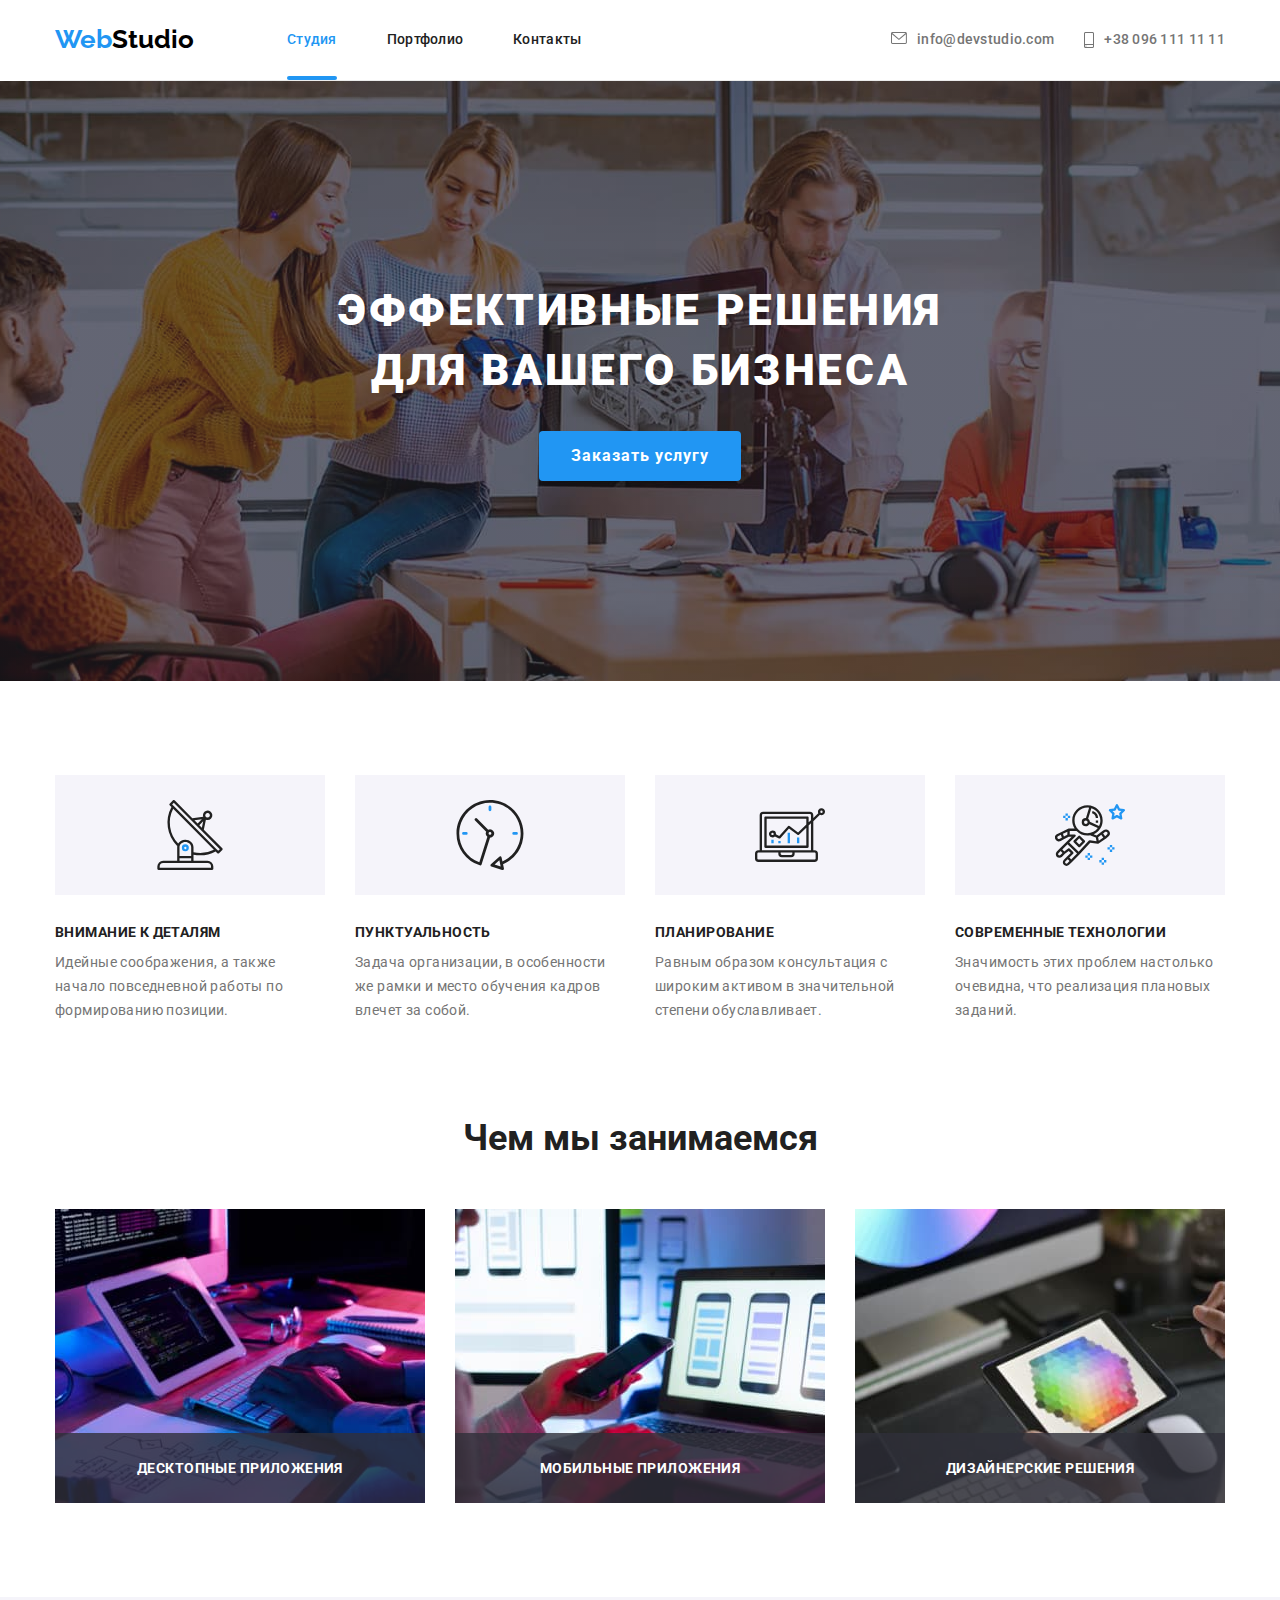
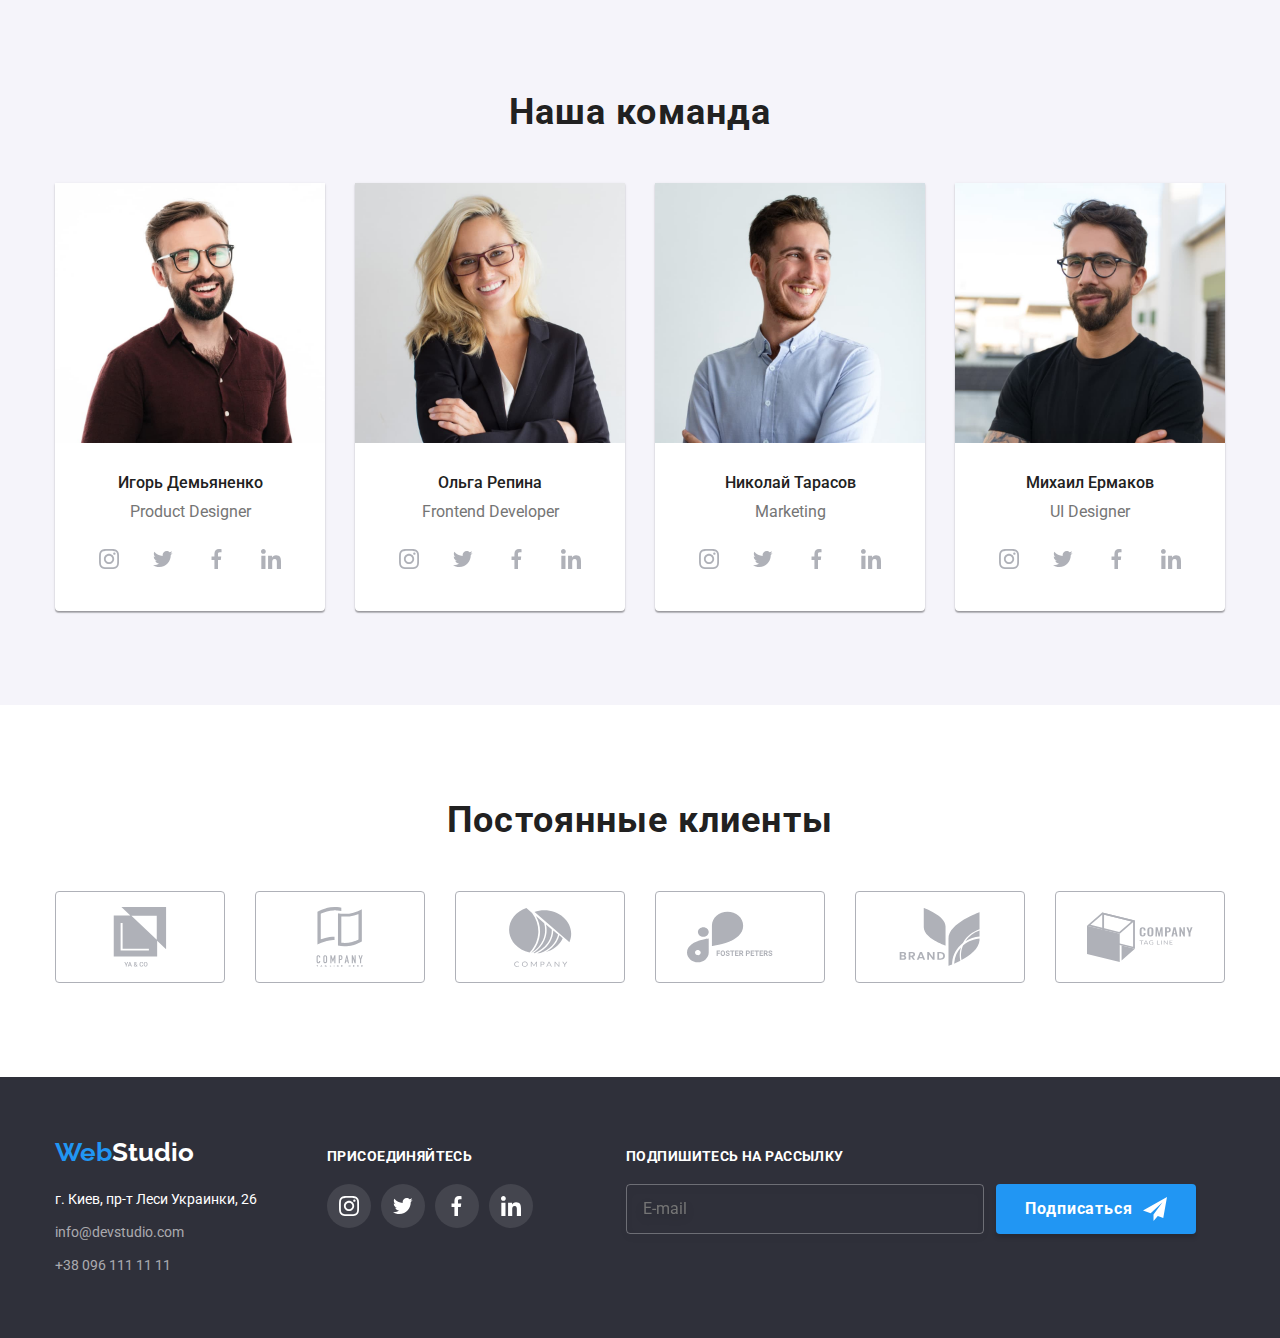
==== index.html @ 9f233604 "1" ====
<!DOCTYPE html>
<html lang="ru">
  <head>
    <meta charset="UTF-8" />
    <meta http-equiv="X-UA-Compatible" content="IE=edge" />
    <meta name="viewport" content="width=device-width, initial-scale=1.0" />
    <title>Web Studio</title>
    <link rel="stylesheet" href="https://cdnjs.cloudflare.com/ajax/libs/modern-normalize/1.0.0/modern-normalize.min.css" />
    <link href="https://fonts.googleapis.com/css2?family=Raleway:wght@700&family=Roboto:wght@400;500;700;900&display=swap" rel="stylesheet" />
    <link rel="stylesheet" href="./css/styles.css" />
  </head>
  <body>
    <!--Шапка страницы-->
    <header class="header">
      <div class="container header-section">
        <nav class="site-nav">
          <a href="" class="header-logo"><span class="header-logo-web">Web</span>Studio</a>
          <ul class="header-list list">
            <li class="header-nav-li">
              <div class="header-current"><a href="" class="header-link current">Студия</a></div>
            </li>
            <li class="header-nav-li"><a href="./portfolio.html" class="header-link">Портфолио</a></li>
            <li class="header-nav-li"><a href="" class="header-link">Контакты</a></li>
          </ul>
        </nav>
        <ul class="header-adress list">
          <li class="header-li">
            <a href="mailto:info@devstudio.com" class="header-adress-list"
              ><svg class="icon-mail"><use href="./img/symbol-defs.svg#icon-envelope"></use></svg>info@devstudio.com</a
            >
          </li>
          <li class="header-li">
            <a href="tel:+380961111111" class="header-adress-list"
              ><svg class="icon-smartphone"><use href="./img/symbol-defs.svg#icon-smartphone"></use></svg>+38 096 111 11 11</a
            >
          </li>
        </ul>
      </div>
    </header>
    <!-- Блок Герой-->
    <main>
      <section class="hero section">
        <div class="container">
          <h1 class="hero-title">Эффективные решения для вашего бизнеса</h1>
          <button type="button" class="hero-btn" name="заказать_услугу" data-modal-open>Заказать услугу</button>
        </div>
      </section>
      <!-- Особенности компании-->
      <section class="features section">
        <div class="container">
          <h2 hidden>Особенности компании</h2>
          <ul class="features-list list">
            <li class="features-list-li antenna">
              <h3 class="features-item">Внимание к деталям</h3>
              <p class="features-text">Идейные соображения, а также начало повседневной работы по формированию позиции.</p>
            </li>
            <li class="features-list-li clock">
              <h3 class="features-item">Пунктуальность</h3>
              <p class="features-text">Задача организации, в особенности же рамки и место обучения кадров влечет за собой.</p>
            </li>
            <li class="features-list-li diagram">
              <h3 class="features-item">Планирование</h3>
              <p class="features-text">Равным образом консультация с широким активом в значительной степени обуславливает.</p>
            </li>
            <li class="features-list-li astronaut">
              <h3 class="features-item">Современные технологии</h3>
              <p class="features-text">Значимость этих проблем настолько очевидна, что реализация плановых заданий.</p>
            </li>
          </ul>
        </div>
      </section>

      <!--Чем мы занимаемся-->
      <section class="works section">
        <div class="container">
          <h2 class="works-title">Чем мы занимаемся</h2>
          <ul class="works-list list">
            <li class="works-img">
              <div class="works-text">
                <img src="./img/box1.jpg" alt="Програмирование" width="370" />
                <p class="works-text-p">Десктопные приложения</p>
              </div>
            </li>
            <li class="works-img">
              <div class="works-text">
                <img src="./img/box2.jpg" alt="Разработка приложенний" width="370" />
                <p class="works-text-p">Мобильные приложения</p>
              </div>
            </li>
            <li class="works-img">
              <div class="works-text">
                <img src="./img/box3.jpg" alt="Графика" width="370" />
                <p class="works-text-p">Дизайнерские решения</p>
              </div>
            </li>
          </ul>
        </div>
      </section>
      <!--Наша команда-->
      <section class="team section">
        <div class="container">
          <h2 class="team-title">Наша команда</h2>
          <ul class="team-list list">
            <li class="team-item">
              <img class="team-img" src="./img/ИгорьДемьяненко.jpg" alt="Игорь Демьяненко" width="270" />
              <div class="team-card-text">
                <h3 class="team-name">Игорь Демьяненко</h3>
                <p class="team-text">Product Designer</p>
                <ul class="social list">
                  <li class="social-li">
                    <a href="" class="social-link"
                      ><svg class="social-icon" width="20" height="20"><use href="./img/symbol-defs.svg#icon-instagram"></use></svg>
                    </a>
                  </li>
                  <li class="social-li">
                    <a href="" class="social-link"
                      ><svg class="social-icon" width="20" height="20"><use href="./img/symbol-defs.svg#icon-twitter"></use></svg>
                    </a>
                  </li>
                  <li class="social-li">
                    <a href="" class="social-link"
                      ><svg class="social-icon" width="20" height="20"><use href="./img/symbol-defs.svg#icon-facebook"></use></svg>
                    </a>
                  </li>
                  <li class="social-li">
                    <a href="" class="social-link"
                      ><svg class="social-icon" width="20" height="20"><use href="./img/symbol-defs.svg#icon-linkedin"></use></svg>
                    </a>
                  </li>
                </ul>
              </div>
            </li>
            <li class="team-item">
              <img class="team-img" src="./img/ОльгаРепина.jpg" alt="Ольга Репина" width="270" />
              <div class="team-card-text">
                <h3 class="team-name">Ольга Репина</h3>
                <p class="team-text">Frontend Developer</p>
                <ul class="social list">
                  <li class="social-li">
                    <a href="" class="social-link"
                      ><svg class="social-icon" width="20" height="20"><use href="./img/symbol-defs.svg#icon-instagram"></use></svg>
                    </a>
                  </li>
                  <li class="social-li">
                    <a href="" class="social-link"
                      ><svg class="social-icon" width="20" height="20"><use href="./img/symbol-defs.svg#icon-twitter"></use></svg>
                    </a>
                  </li>
                  <li class="social-li">
                    <a href="" class="social-link"
                      ><svg class="social-icon" width="20" height="20"><use href="./img/symbol-defs.svg#icon-facebook"></use></svg>
                    </a>
                  </li>
                  <li class="social-li">
                    <a href="" class="social-link"
                      ><svg class="social-icon" width="20" height="20"><use href="./img/symbol-defs.svg#icon-linkedin"></use></svg>
                    </a>
                  </li>
                </ul>
              </div>
            </li>
            <li class="team-item">
              <img class="team-img" src="./img/НиколайТарасов.jpg" alt="Николай Тарасов" width="270" />
              <div class="team-card-text">
                <h3 class="team-name">Николай Тарасов</h3>
                <p class="team-text">Marketing</p>
                <ul class="social list">
                  <li class="social-li">
                    <a href="" class="social-link"
                      ><svg class="social-icon" width="20" height="20"><use href="./img/symbol-defs.svg#icon-instagram"></use></svg>
                    </a>
                  </li>
                  <li class="social-li">
                    <a href="" class="social-link"
                      ><svg class="social-icon" width="20" height="20"><use href="./img/symbol-defs.svg#icon-twitter"></use></svg>
                    </a>
                  </li>
                  <li class="social-li">
                    <a href="" class="social-link"
                      ><svg class="social-icon" width="20" height="20"><use href="./img/symbol-defs.svg#icon-facebook"></use></svg>
                    </a>
                  </li>
                  <li class="social-li">
                    <a href="" class="social-link"
                      ><svg class="social-icon" width="20" height="20"><use href="./img/symbol-defs.svg#icon-linkedin"></use></svg>
                    </a>
                  </li>
                </ul>
              </div>
            </li>
            <li class="team-item">
              <img class="team-img" src="./img/МихаилЕрмаков.jpg" alt="Михаил Ермаков" width="270" />
              <div class="team-card-text">
                <h3 class="team-name">Михаил Ермаков</h3>
                <p class="team-text">UI Designer</p>
                <ul class="social list">
                  <li class="social-li">
                    <a href="" class="social-link"
                      ><svg class="social-icon" width="20" height="20"><use href="./img/symbol-defs.svg#icon-instagram"></use></svg>
                    </a>
                  </li>
                  <li class="social-li">
                    <a href="" class="social-link"
                      ><svg class="social-icon" width="20" height="20"><use href="./img/symbol-defs.svg#icon-twitter"></use></svg>
                    </a>
                  </li>
                  <li class="social-li">
                    <a href="" class="social-link"
                      ><svg class="social-icon" width="20" height="20"><use href="./img/symbol-defs.svg#icon-facebook"></use></svg>
                    </a>
                  </li>
                  <li class="social-li">
                    <a href="" class="social-link"
                      ><svg class="social-icon" width="20" height="20"><use href="./img/symbol-defs.svg#icon-linkedin"></use></svg>
                    </a>
                  </li>
                </ul>
              </div>
            </li>
          </ul>
        </div>
      </section>
      <section class="clients section">
        <div class="container">
          <h1 class="clients-title">Постоянные клиенты</h1>
          <ul class="clients-list list">
            <li class="clients-li">
              <a class="clients-link" href=""
                ><svg width="106" height="60"><use href="./img/symbol-defs.svg#icon-group-1"></use></svg>
              </a>
            </li>
            <li class="clients-li">
              <a class="clients-link" href=""
                ><svg width="106" height="60"><use href="./img/symbol-defs.svg#icon-group-2"></use></svg>
              </a>
            </li>
            <li class="clients-li">
              <a class="clients-link" href=""
                ><svg width="106" height="60"><use href="./img/symbol-defs.svg#icon-group-3"></use></svg>
              </a>
            </li>
            <li class="clients-li">
              <a class="clients-link" href=""
                ><svg width="106" height="60"><use href="./img/symbol-defs.svg#icon-group-4"></use></svg>
              </a>
            </li>
            <li class="clients-li">
              <a class="clients-link" href=""
                ><svg width="106" height="60"><use href="./img/symbol-defs.svg#icon-group-5"></use></svg>
              </a>
            </li>
            <li class="clients-li">
              <a class="clients-link" href=""
                ><svg width="106" height="60"><use href="./img/symbol-defs.svg#icon-group-6"></use></svg>
              </a>
            </li>
          </ul>
        </div>
      </section>
    </main>
    <!--Футер-->
    <footer class="footer">
      <div class="container">
        <div>
          <a href="" class="footer-logo"> <span class="footer-logo-web"> Web</span>Studio</a>
          <address class="footer-address">
            <ul class="footer-list list">
              <li class="footer-list-li"><p class="footer-list-address">г. Киев, пр-т Леси Украинки, 26</p></li>
              <li class="footer-list-li"><a href="mailto:info@devstudio.com" class="footer-link">info@devstudio.com</a></li>
              <li class="footer-list-li"><a href="tel:+380961111111" class="footer-link">+38 096 111 11 11</a></li>
            </ul>
          </address>
        </div>
        <div class="footer-social">
          <p class="connect">присоединяйтесь</p>
          <ul class="footer-social-list list">
            <li class="footer-social-li">
              <a href="" class="footer-social-icon">
                <svg class="footer-icon-social" width="20" height="20">
                  <use href="./img/symbol-defs.svg#icon-instagram"></use>
                </svg>
              </a>
            </li>
            <li class="footer-social-li">
              <a href="" class="footer-social-icon">
                <svg class="footer-icon-social" width="20" height="20">
                  <use href="./img/symbol-defs.svg#icon-twitter"></use>
                </svg>
              </a>
            </li>
            <li class="footer-social-li">
              <a href="" class="footer-social-icon">
                <svg class="footer-icon-social" width="20" height="20">
                  <use href="./img/symbol-defs.svg#icon-facebook"></use>
                </svg>
              </a>
            </li>
            <li class="footer-social-li">
              <a href="" class="footer-social-icon">
                <svg class="footer-icon-social" width="20" height="20">
                  <use href="./img/symbol-defs.svg#icon-linkedin"></use>
                </svg>
              </a>
            </li>
          </ul>
        </div>

        <form name="footer-form" autocomplete="on" class="footer-subscribe">
            
            <label for="email" class="footer-form-title">Подпишитесь на рассылку</label>               
            <div class="footer-form-container">
            <input class="footer-input" type="email"
            name="email"
            id="email"
            placeholder="E-mail" />
            
            <button type="submit" class="footer-form-button">Подписаться
            <svg class="footer-form-icon" width="24" height="24">
                <use href="./img/symbol-defs.svg#icon-send"></use>
            </svg>
            </button></div>
        </form>
    </div>
        </div>
      </div>
    </footer>
    <div class="backdrop is-hidden" data-modal>
      <div class="modal">
        <p class="modal-title">Оставьте свои данные, мы вам перезвоним</p>
        <form class="modal-form">
          <label class="modal-field">
            <span class="modal-field-label">Имя</span>
            <div class="name-input">
            <input type="name" name="name">
            <svg class="modal-name icon" width="18" height="18"><use href="./img/symbol-defs.svg#icon-person"></use></svg>
            </div>
          </label>
          <label class="modal-field">
            <span class="modal-field-label">Телефон</span>
            <div class="tel-input">
            <input type="tel" name="tel">
            <svg class="modal-phone icon" width="18" height="18"><use href="./img/symbol-defs.svg#icon-phone"></use></svg>
            </div>
          </label>
          <label class="modal-field">
            <span class="modal-field-label">Почта</span>
            <div class="mail-input">
            <input type="email" name="email">
            <svg class="modal-mail icon" width="18" height="18"><use href="./img/symbol-defs.svg#icon-mailmodal"></use></svg>
            </div>
          </label>
          <label class="modal-field">
            <span class="modal-field-label">Комментарий</span>
            <textarea class="comentary"
                   name="comentary"
                   placeholder="Введите текст" ></textarea>
          </label>
          <div class="policy">
          <input type="checkbox" class="input-check visually-hidden" id="input-check" name="policy" value="policy"/>
              <label for="input-check" class="check-text">Соглашаюсь с рассылкой и принимаю &nbsp;<a href="" class="conditions">Условия договора</a></label>
          </div>
            <button type="submit" class="form-button">Отправить</button>

        </form>
        <button class="btn-modal" data-modal-close>
          <svg class="modal-icon-close" width="18" height="18">
            <use href="./img/symbol-defs.svg#icon-close"></use>
          </svg>
        </button>
      </div>
    </div>
    <script src="./js/modal.js"></script>
  </body>
</html>
---- css/styles.css ----
html {
  box-sizing: border-box;
}

:root {
  --primary-text-color: #757575;
  --title-text-color: #212121;
  --accent-color: #2196f3;
  --background-color: #ffffff;
  --p-text-color: #ffffff;
  --hero-text-color: #ffffff;
  --hero-btn-color: #2196f3;
  --hero-btn-hover: #188ce8;
  --hero-background-color: #2f303a;
  --btn-text-color: #ffffff;
  --primary-logo-color: black;
  --footer-logo-color: #ffffff;
  --section-background: #f5f4fa;
  --footer-background: #2f303a;
  --footer-link: rgba(255, 255, 255, 0.6);
  --main-letter-spacing: 0.03em;
  --card-background: #ffffff;
  --social-link: #afb1b8;
  --animation: cubic-bezier(0.4, 0, 0.2, 1);
  --card-background-hover: rgba(33, 150, 243, 0.9);
}

body {
  font-family: "Roboto", "sans-serif";
  color: var(--primary-text-color);
  font-size: 14px;
  letter-spacing: 0.03.em;
  background-color: var(--background-color);
}
.container {
  width: 1200px;
  padding-left: 15px;
  padding-right: 15px;
  margin: auto;
}
.section {
  padding-top: 94px;
  padding-bottom: 94px;
}
h1,
h2,
h3,
h4,
h5,
h6,
p,
ul {
  margin: 0;
  padding: 0;
}
img {
  display: block;
  max-width: 100%;
  height: auto;
}
a {
  text-decoration: none;
}
.list {
  list-style: none;
}

.visually-hidden {
  position: absolute;
  width: 1px;
  height: 1px;
  margin: -1px;
  border: 0;
  padding: 0;
  white-space: nowrap;
  clip-path: inset(100%);
  clip: rect(0 0 0 0);
  overflow: hidden;
}
/* Шапка страницы */
.header .container {
  border-bottom: 1px solid #ececec;
}
.header-section {
  display: flex;
  align-items: center;
  text-align: center;
}
.site-nav {
  display: flex;
}
.header-logo {
  font-family: "Raleway";
  font-weight: 700;
  font-size: 26px;
  line-height: 1.19;
  color: var(--primary-logo-color);
  align-items: center;
  display: block;
  padding-top: 24px;
  padding-bottom: 25px;
}
.header-logo-web {
  color: var(--accent-color);
}
.header-list {
  display: flex;
  margin-left: 93px;
}

.header-link {
  font-weight: 500;
  line-height: 1.14;
  letter-spacing: 0.02em;
  color: var(--title-text-color);
  align-items: center;
  display: block;
  padding-top: 32px;
  padding-bottom: 32px;
  transition: color 250ms var(--animation);
}
.header-list .header-nav-li:not(:last-child) {
  margin-right: 50px;
}
.header-link:hover,
.header-link:focus {
  color: var(--accent-color);
}

.header-link.current {
  color: var(--accent-color);
}
.header-current {
  display: block;
  position: relative;
}
.header-current::after {
  display: block;
  content: "";
  position: absolute;
  left: 0;
  bottom: 0;
  width: 100%;
  height: 4px;
  background-color: var(--accent-color);
  border-radius: 2px;
}
/* Контакты */
.header-adress {
  display: flex;
  margin-left: auto;
}

.header-adress-list {
  display: flex;
  font-weight: 500;
  line-height: 1.14;
  letter-spacing: 0.02em;
  color: var(--primary-text-color);
  padding-top: 32px;
  padding-bottom: 32px;
  transition: color 250ms var(--animation);
}
.header-adress .header-li:not(:last-child) {
  margin-right: 30px;
}
.header-adress-list:hover,
.header-adress-list:focus {
  color: var(--accent-color);
}
.icon-mail {
  width: 16px;
  height: 12px;
  margin-right: 10px;
  fill: currentColor;
}
.icon-smartphone {
  width: 10px;
  height: 16px;
  margin-right: 10px;
  fill: currentColor;
}

/* ---------------------------------------Студия----------------------------------------------------- */
/* Блок Герой */
.hero {
  background-color: var(--hero-background-color);
  text-align: center;
  padding-top: 200px;
  padding-bottom: 200px;
  background-image: linear-gradient(rgba(47, 48, 58, 0.4), rgba(47, 48, 58, 0.4)), url(../img/hero.jpg);
  background-repeat: no-repeat;
  background-size: auto;
  margin-right: auto;
  margin-left: auto;
  background-position: center;
}

.hero-title {
  font-weight: 900;
  font-size: 44px;
  line-height: 1.36;
  letter-spacing: 0.06em;
  text-transform: uppercase;
  color: var(--hero-text-color);
  width: 696px;
  margin-top: 0;
  margin-bottom: 30px;
  margin-left: auto;
  margin-right: auto;
}
.hero-btn {
  cursor: pointer;
  font-family: inherit;
  font-weight: 700;
  font-size: 16px;
  line-height: 1.88;
  letter-spacing: 0.06em;
  color: var(--btn-text-color);
  background: var(--hero-btn-color);
  box-shadow: 0px 4px 4px rgba(0, 0, 0, 0.15);
  border-radius: 4px;
  border: none;
  padding: 10px 32px;
  transition: background-color 250ms var(--animation), filter var(--animation);
}
.hero-btn:hover,
.hero-btn:focus {
  background-color: var(--hero-btn-hover);
  filter: drop-shadow(0px 4px 4px rgba(0, 0, 0, 0.25));
}

/* --------Модальное окно----------- */

.backdrop {
  position: fixed;
  top: 0;
  left: 0;
  width: 100%;
  height: 100%;
  background-color: rgba(0, 0, 0, 0.2);
  transition: opacity 500ms var(--animation), visibility 500ms var(--animation);
}
.backdrop.is-hidden {
  opacity: 0;
  pointer-events: none;
  visibility: hidden;
}
.modal {
  position: absolute;
  min-width: 528px;
  min-height: 581px;
  padding: 40px;
  background-color: var(--background-color);
  left: 50%;
  top: 50%;
  transform: translate(-50%, -50%) scale(1);
  transition: transform 500ms var(--animation);
  box-shadow: 0px 1px 3px rgba(0, 0, 0, 0.12), 0px 1px 1px rgba(0, 0, 0, 0.14), 0px 2px 1px rgba(0, 0, 0, 0.2);
  border-radius: 4px;
}
.backdrop.is-hidden .modal {
  transform: translate(-50%, -50%) scale(0);
}

.btn-modal {
  position: absolute;
  cursor: pointer;
  top: 8px;
  right: 8px;
  display: flex;
  align-items: center;
  justify-content: center;

  background: var(--background-color);
  border: 1px solid rgba(0, 0, 0, 0.1);
  width: 30px;
  height: 30px;
  border-radius: 50%;
}
.btn-modal:hover .modal-icon-close,
.btn-modal:focus .modal-icon-close {
  fill: var(--accent-color);
}
.modal-icon-close {
  fill: #000;
  transition: fill 250ms var(--animation);
}
.modal-title {
  font-weight: 700;
  font-size: 20px;
  line-height: 1.15;
  text-align: center;
  margin-bottom: 12px;
  letter-spacing: var(--main-letter-spacing);
  color: var(--title-text-color);
}
.modal-field-label {
  display: block;
  font-weight: 400;
  font-size: 12px;
  line-height: 1.17;
  letter-spacing: 0.01em;
  color: var(--main-text-color);
  margin-bottom: 4px;
}
.modal-field {
  margin-bottom: 10px;
  display: block;
}

.modal-field:last-child {
  margin-bottom: 20px;
}

.modal-field input {
  padding-left: 42px;
  width: 100%;
  height: 40px;
  border: 1px solid rgba(33, 33, 33, 0.2);
  border-radius: 4px;
  transition: border-color 250ms var(--animation);
}

input:hover,
input:focus {
  border-color: var(--accent-color);
  outline: none;
}
.icon {
  transition: fill var(--animation);
  pointer-events: none;
}
input:hover + .icon,
input:focus + .icon {
  fill: var(--accent-color);
}
.name-input,
.tel-input,
.mail-input {
  position: relative;
}
.modal-name {
  display: block;
  position: absolute;
  top: 11px;
  left: 12px;
}
.modal-phone {
  display: block;
  position: absolute;
  top: 11px;
  left: 12px;
}
.modal-mail {
  display: block;
  position: absolute;
  top: 11px;
  left: 12px;
}
.comentary {
  display: block;
  resize: none;
  padding: 12px 16px;
  margin-bottom: 20px;
  width: 100%;
  height: 120px;
  border: 1px solid rgba(33, 33, 33, 0.2);
  box-sizing: border-box;
  border-radius: 4px;
  transition: border-color 250ms var(--animation);
}
.comentary:hover,
.comentary:focus {
  border-color: var(--accent-color);
  outline: none;
}
.comentary::placeholder {
  font-weight: 400;
  font-size: 12px;
  line-height: 14px;
  letter-spacing: 0.01em;
  color: rgba(117, 117, 117, 0.5);
}
.policy {
  margin-bottom: 30px;
}
.check-text {
  display: flex;
  text-align: center;
  align-items: center;
  justify-content: center;
  font-size: 14px;
  line-height: 1.71;
  letter-spacing: var(--main-letter-spacing);
  color: var(--primary-text-color);
}

.check-text::before {
  content: "";
  cursor: pointer;
  width: 16px;
  height: 15px;
  border: 1px solid var(--title-text-color);
  border-radius: 3px;
  margin-right: 8px;
  color: var(--title-text-color);
  transition: background-color 250ms var(--animation), border 250ms var(--animation), background-image 250ms var(--animation);
}
.input-check:checked + .check-text::before {
  background-color: var(--accent-color);
  border: none;
  background-image: url(../img/icon\ check.svg);
}
.conditions {
  color: var(--accent-color);
  text-decoration: underline;
}
.form-button {
  display: block;
  cursor: pointer;
  width: 200px;
  height: 50px;
  margin-left: auto;
  margin-right: auto;
  background-color: var(--accent-color);
  border-radius: 4px;
  border: none;
  box-shadow: 0px 4px 4px rgba(0, 0, 0, 0.15);
  align-items: center;
  text-align: center;
  letter-spacing: 0.06em;
  color: var(--btn-text-color);
  transition: backgorund-color 250ms var(--animation);
}
.form-button:hover,
.form-button:focus {
  background-color: var(--hero-btn-hover);
}

/* Особености компании */
.features {
  display: flex;
  flex-direction: column;
}

.features-list {
  display: flex;
  flex-direction: row;
}
.features-list-li {
  display: block;
}

.features-list-li::before {
  content: "";
  display: block;
  width: 270px;
  height: 120px;
  margin-bottom: 30px;
  background-color: var(--section-background);
  background-repeat: no-repeat;
  background-position: center;
}
.features-list-li:not(:last-child) {
  margin-right: 30px;
}
.features-item {
  font-size: 14px;
  font-weight: 700;
  line-height: 1.14;
  text-transform: uppercase;
  color: var(--title-text-color);
  letter-spacing: var(--main-letter-spacing);
  margin-bottom: 10px;
}

.features-text {
  line-height: 1.71;
  color: var(--primary-text-color);
  font-weight: 400;
  letter-spacing: var(--main-letter-spacing);
  font-size: 14px;
}
.antenna::before {
  background-image: url(../img/features/antenna\ 1.svg);
}
.clock::before {
  background-image: url(../img/features/clock\ 1.svg);
}
.diagram::before {
  background-image: url(../img/features/diagram\ 1.svg);
}
.astronaut::before {
  background-image: url(../img/features/astronaut\ 1.svg);
}
/* Чем мы занимаемся */
.works {
  padding-top: 0;
}

.works-title {
  font-weight: 700;
  font-size: 36px;
  line-height: 1.17;
  text-align: center;
  color: var(--title-text-color);
  margin-bottom: 50px;
}
.works-list {
  display: flex;
}
.works-img {
  display: block;
}
.works-img:not(:last-child) {
  margin-right: 30px;
}
.works-text {
  display: block;
  position: relative;
}
.works-text-p {
  display: flex;
  position: absolute;
  width: 370px;
  height: 70px;
  font-weight: 700;
  font-size: 14px;
  line-height: 16px;
  align-items: center;
  justify-content: center;
  letter-spacing: 0.03em;
  text-transform: uppercase;
  color: var(--p-text-color);
  background-color: rgba(47, 48, 58, 0.8);
  transform: translateY(-100%);
}
/* Наша команда */
.team {
  background-color: var(--section-background);
  display: flex;
  flex-direction: column;
}
.team-title {
  display: block;
  margin-bottom: 50px;
  font-weight: 700;
  font-size: 36px;
  line-height: 1.17;
  text-align: center;
  color: var(--title-text-color);
  letter-spacing: var(--main-letter-spacing);
}
.team-list {
  display: flex;
}
.team-item {
  width: 270px;
  display: block;
  flex-direction: column;
  align-items: center;
  box-shadow: 0px 1px 3px rgba(0, 0, 0, 0.12), 0px 1px 1px rgba(0, 0, 0, 0.14), 0px 2px 1px rgba(0, 0, 0, 0.2);
  border-radius: 0px 0px 4px 4px;
  background-color: var(--background-color);
}
.team-item:not(:last-child) {
  margin-right: 30px;
}
.team-img {
  display: block;
}
.team-name {
  display: block;
  margin-bottom: 10px;
  font-weight: 500;
  font-size: 16px;
  line-height: 1.19;
  text-align: center;
  color: var(--title-text-color);
}
.team-text {
  font-size: 16px;
  line-height: 1.19;
  text-align: center;
  color: var(--primary-text-color);
  margin-bottom: 16px;
}
.team-card-text {
  padding-top: 30px;
  padding-bottom: 30px;
}
.social {
  display: flex;
  justify-content: center;
}
.social-li {
  margin-right: 10px;
}
.social-li:last-child {
  margin: 0;
}
.social-link {
  display: flex;
  width: 44px;
  height: 44px;
  align-items: center;
  justify-content: center;
  color: var(--social-link);
  fill: currentColor;
  border-radius: 50px;
  transition: background-color 250ms var(--animation), color 250ms var(--animation);
}
.social-link:hover,
.social-link:focus {
  background-color: var(--accent-color);
  color: var(--btn-text-color);
}
/* Постоянные клиенты */
.clients {
  display: flex;
  flex-direction: column;
  text-align: center;
}
.clients-title {
  display: block;
  margin-bottom: 50px;
  font-weight: 700;
  font-size: 36px;
  line-height: 1.17;
  text-align: center;
  color: var(--title-text-color);
  letter-spacing: var(--main-letter-spacing);
}
.clients-list {
  display: flex;
  align-items: center;
  text-align: center;
  justify-content: center;
}
.clients-link {
  display: flex;
  align-items: center;
  text-align: center;
  width: 170px;
  height: 92px;
  justify-content: center;
  border: 1px solid var(--social-link);
  border-radius: 4px;
  color: var(--social-link);
  fill: currentColor;
  transition: color 250ms var(--animation), border 250ms var(--animation);
}
.clients-link:hover,
.clients-link:focus {
  border: 1px solid var(--accent-color);
  color: var(--accent-color);
}

.clients-li:not(:last-child) {
  margin-right: 30px;
}

/* ----------------------------------------Портфолио------------------------------------------- */
.portfolio-filter {
  display: flex;
  margin-bottom: 50px;
  justify-content: center;
}
.portfolio-btn {
  cursor: pointer;
  border: none;
  font-family: "Roboto";
  font-weight: 500;
  font-size: 16px;
  line-height: 1.62;
  text-align: center;
  background-color: var(--section-background);
  color: var(--title-text-color);
  padding: 6px 22px;
  border-color: transparent;
  border-radius: 4px;
  transition: box-shadow 250ms var(--animation), background-color 250ms var(--animation), color 250ms var(--animation);
}
.portfolio-btn:hover,
.portfolio-btn:focus {
  color: var(--btn-text-color);
  background-color: var(--accent-color);
  box-shadow: 0px 3px 1px rgba(0, 0, 0, 0.1), 0px 1px 2px rgba(0, 0, 0, 0.08), 0px 2px 2px rgba(0, 0, 0, 0.12);
}
.portfolio-li:not(:last-child) {
  margin-right: 8px;
}

.portfolio-content {
  display: flex;
  flex-wrap: wrap;
}
.portfolio-card-li {
  display: block;
  width: 370px;
  margin-right: 30px;
  margin-bottom: 30px;
  border-bottom: 1px solid #eeeeee;
}
.portfolio-card-li:nth-child(3n) {
  margin-right: 0;
}

.portfolio-list {
  display: block;
  position: relative;
  font-weight: 700;
  font-size: 18px;
  line-height: 2;
  letter-spacing: 0.06em;
  color: var(--title-text-color);
  text-decoration: none;
  background-color: var(--card-background);

  background-size: contain;
  transition: box-shadow 250ms var(--animation);
}
.portfolio-list:hover,
.portfolio-list:focus {
  box-shadow: 0px 1px 1px rgba(0, 0, 0, 0.12), 0px 4px 4px rgba(0, 0, 0, 0.06), 1px 4px 6px rgba(0, 0, 0, 0.16);
}
.card-hover {
  display: block;
  position: relative;
  overflow: hidden;
}

.card-hover-text {
  position: absolute;
  font-weight: 400;
  font-size: 18px;
  line-height: 1.55;
  letter-spacing: 0.03em;
  color: var(--p-text-color);
  background-color: var(--card-background-hover);
  bottom: 0;
  left: 0;
  padding: 63px 24px;
  transform: translateY(101%);
  transition: transform 250ms var(--animation);
}
.portfolio-list:hover .card-hover-text,
.portfolio-list:focus .card-hover-text {
  transform: translateY(0);
}
.card-text {
  padding: 24px 20px;
}

.portfolio-name {
  font-weight: 700;
  font-size: 18px;
  line-height: 2;
  letter-spacing: 0.06em;
  color: var(--title-text-color);
  display: block;
  margin-bottom: 4px;
}
.portfolio-filter-text {
  font-weight: 400;
  font-size: 16px;
  line-height: 1.88;
  color: var(--primary-text-color);
}
/* -------------------------------Футер-------------------------------------- */
.footer {
  background: var(--footer-background);
  padding-top: 60px;
  padding-bottom: 60px;
}
.footer > .container {
  display: flex;
  align-items: baseline;
}

.footer-logo {
  font-family: "Raleway";
  font-weight: 700;
  font-size: 26px;
  line-height: 1.19;
  color: var(--footer-logo-color);
  display: block;
  margin-bottom: 20px;
}
.footer-logo-web {
  color: var(--accent-color);
}
.footer-address {
  display: block;
}
.footer-list-address {
  font-style: normal;
  line-height: 1.71;
  color: var(--p-text-color);
}
.footer-list-li:not(:last-child) {
  margin-bottom: 9px;
}
.footer-link {
  font-style: normal;
  line-height: 1.71;
  color: var(--footer-link);
  transition: color 250ms var(--animation);
}
.footer-link:hover,
.footer-link:focus {
  color: var(--accent-color);
}
/* Контакты */
.connect {
  font-weight: 700;
  font-size: 14px;
  line-height: 1.1428;
  letter-spacing: 0.03em;
  text-transform: uppercase;
  margin-bottom: 20px;

  color: var(--footer-logo-color);
}
.footer-social {
  margin-left: 70px;
}
.footer-social-list {
  display: flex;
}
.footer-social-li:not(:last-child) {
  margin-right: 10px;
}
.footer-social-icon {
  display: flex;
  color: var(--footer-logo-color);
  fill: currentColor;
  width: 44px;
  height: 44px;
  align-items: center;
  justify-content: center;
  background-color: rgba(255, 255, 255, 0.1);
  border-radius: 50%;
  transition: background-color 250ms var(--animation);
}
.footer-social-icon:hover,
.footer-social-icon:focus {
  background-color: var(--accent-color);
}
.footer-subscribe {
  display: block;
  margin-left: 93px;
}
.footer-form-title {
  display: block;
  font-weight: 700;
  font-size: 14px;
  line-height: 1.1428;
  letter-spacing: 0.03em;
  text-transform: uppercase;
  margin-bottom: 20px;
  color: var(--footer-logo-color);
}
.footer-form-container {
  display: flex;
}
.footer-input {
  width: 358px;
  height: 50px;
  font-weight: 400;
  font-size: 16px;
  line-height: 1.25;
  margin: 0;
  padding: 15px 16px;
  color: var(--p-text-color);
  border: 1px solid rgba(255, 255, 255, 0.3);
  filter: drop-shadow(0px 4px 4px rgba(0, 0, 0, 0.15));
  border-radius: 4px;
  background-color: transparent;
}
.footer-form-button {
  display: flex;
  justify-content: center;
  align-items: center;
  width: 200px;
  height: 50px;
  margin-left: 12px;
  cursor: pointer;
  font-family: inherit;
  font-weight: 700;
  font-size: 16px;
  line-height: 1.88;
  letter-spacing: 0.06em;
  color: var(--btn-text-color);
  background-color: var(--accent-color);
  border-radius: 4px;
  box-shadow: 0px 4px 4px rgba(0, 0, 0, 0.15);
  border-radius: 4px;
  border: none;
  transition: background-color 250ms var(--animation), filter var(--animation);
}
.footer-form-icon {
  display: block;
  margin-left: 10px;
  fill: currentColor;
}

.footer-form-button:hover,
.footer-form-button:focus {
  background-color: var(--hero-btn-hover);
  filter: drop-shadow(0px 4px 4px rgba(0, 0, 0, 0.25));
}
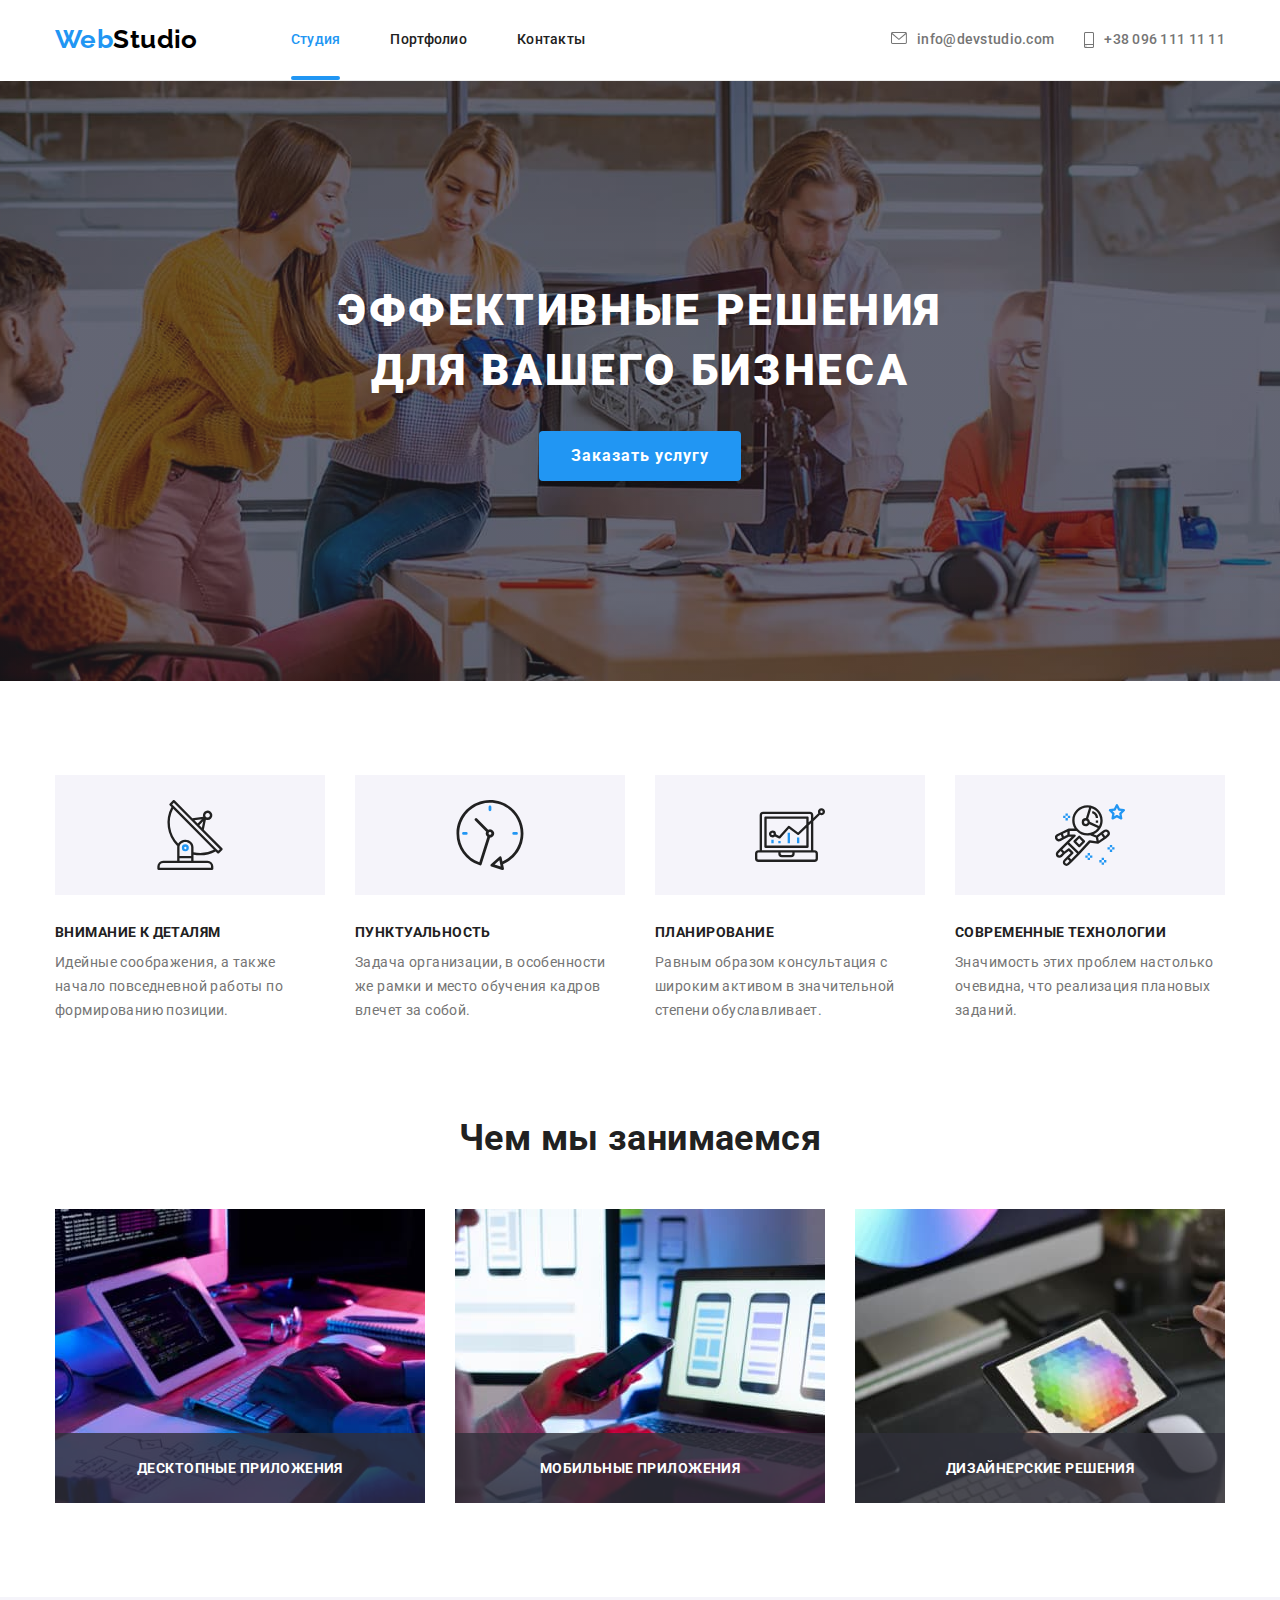
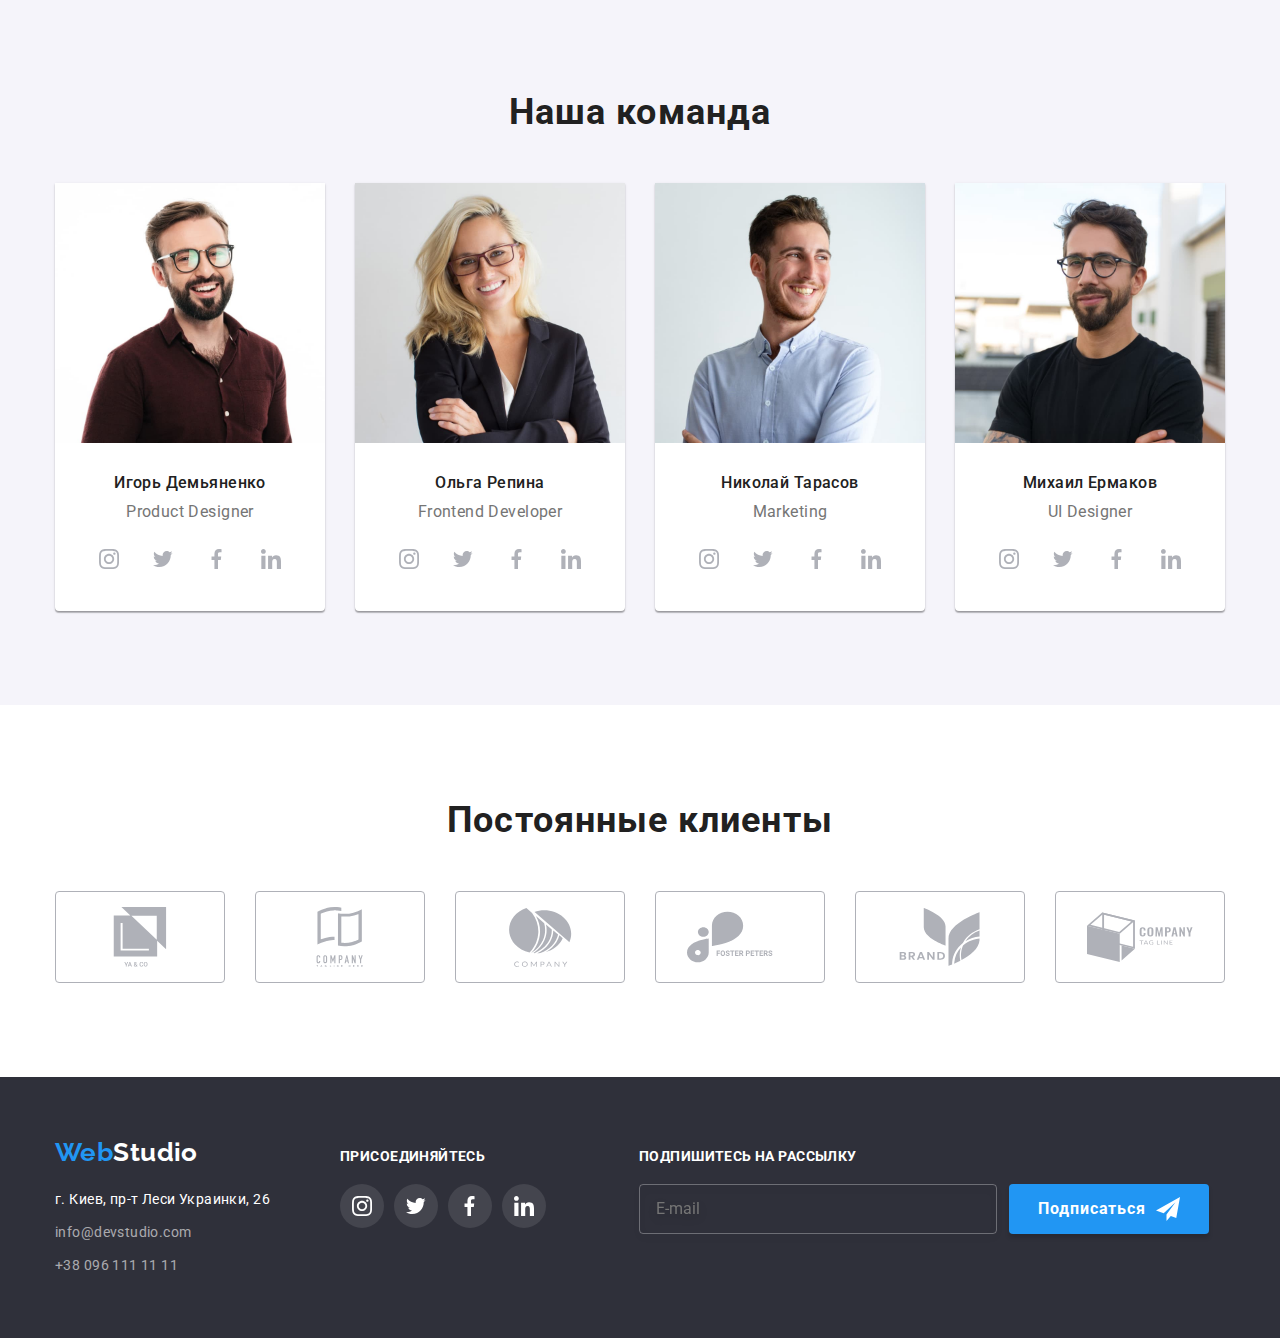
==== commit d5733029: "дз7" ====
--- a/index.html
+++ b/index.html
@@ -7,30 +7,30 @@
     <title>Web Studio</title>
     <link rel="stylesheet" href="https://cdnjs.cloudflare.com/ajax/libs/modern-normalize/1.0.0/modern-normalize.min.css" />
     <link href="https://fonts.googleapis.com/css2?family=Raleway:wght@700&family=Roboto:wght@400;500;700;900&display=swap" rel="stylesheet" />
-    <link rel="stylesheet" href="./css/styles.css" />
+    <link rel="stylesheet" href="./css/main.min.css" />
   </head>
   <body>
     <!--Шапка страницы-->
     <header class="header">
       <div class="container header-section">
         <nav class="site-nav">
-          <a href="" class="header-logo"><span class="header-logo-web">Web</span>Studio</a>
+          <a href="" class="logo"><span class="logo-web">Web</span>Studio</a>
           <ul class="header-list list">
-            <li class="header-nav-li">
+            <li class="header-nav__item">
               <div class="header-current"><a href="" class="header-link current">Студия</a></div>
             </li>
-            <li class="header-nav-li"><a href="./portfolio.html" class="header-link">Портфолио</a></li>
-            <li class="header-nav-li"><a href="" class="header-link">Контакты</a></li>
+            <li class="header-nav__item"><a href="./portfolio.html" class="header-link">Портфолио</a></li>
+            <li class="header-nav__item"><a href="" class="header-link">Контакты</a></li>
           </ul>
         </nav>
         <ul class="header-adress list">
-          <li class="header-li">
-            <a href="mailto:info@devstudio.com" class="header-adress-list"
+          <li class="header-adress__item">
+            <a href="mailto:info@devstudio.com" class="header-adress__link"
               ><svg class="icon-mail"><use href="./img/symbol-defs.svg#icon-envelope"></use></svg>info@devstudio.com</a
             >
           </li>
-          <li class="header-li">
-            <a href="tel:+380961111111" class="header-adress-list"
+          <li class="header-adress__item">
+            <a href="tel:+380961111111" class="header-adress__link"
               ><svg class="icon-smartphone"><use href="./img/symbol-defs.svg#icon-smartphone"></use></svg>+38 096 111 11 11</a
             >
           </li>
@@ -41,30 +41,30 @@
     <main>
       <section class="hero section">
         <div class="container">
-          <h1 class="hero-title">Эффективные решения для вашего бизнеса</h1>
-          <button type="button" class="hero-btn" name="заказать_услугу" data-modal-open>Заказать услугу</button>
+          <h1 class="hero__title">Эффективные решения для вашего бизнеса</h1>
+          <button type="button" class="hero__btn" name="заказать_услугу" data-modal-open>Заказать услугу</button>
         </div>
       </section>
       <!-- Особенности компании-->
       <section class="features section">
         <div class="container">
           <h2 hidden>Особенности компании</h2>
-          <ul class="features-list list">
-            <li class="features-list-li antenna">
-              <h3 class="features-item">Внимание к деталям</h3>
-              <p class="features-text">Идейные соображения, а также начало повседневной работы по формированию позиции.</p>
-            </li>
-            <li class="features-list-li clock">
-              <h3 class="features-item">Пунктуальность</h3>
-              <p class="features-text">Задача организации, в особенности же рамки и место обучения кадров влечет за собой.</p>
-            </li>
-            <li class="features-list-li diagram">
-              <h3 class="features-item">Планирование</h3>
-              <p class="features-text">Равным образом консультация с широким активом в значительной степени обуславливает.</p>
-            </li>
-            <li class="features-list-li astronaut">
-              <h3 class="features-item">Современные технологии</h3>
-              <p class="features-text">Значимость этих проблем настолько очевидна, что реализация плановых заданий.</p>
+          <ul class="features__list list">
+            <li class="features__li antenna">
+              <h3 class="features__item">Внимание к деталям</h3>
+              <p class="features__text">Идейные соображения, а также начало повседневной работы по формированию позиции.</p>
+            </li>
+            <li class="features__li clock">
+              <h3 class="features__item">Пунктуальность</h3>
+              <p class="features__text">Задача организации, в особенности же рамки и место обучения кадров влечет за собой.</p>
+            </li>
+            <li class="features__li diagram">
+              <h3 class="features__item">Планирование</h3>
+              <p class="features__text">Равным образом консультация с широким активом в значительной степени обуславливает.</p>
+            </li>
+            <li class="features__li astronaut">
+              <h3 class="features__item">Современные технологии</h3>
+              <p class="features__text">Значимость этих проблем настолько очевидна, что реализация плановых заданий.</p>
             </li>
           </ul>
         </div>
@@ -73,24 +73,24 @@
       <!--Чем мы занимаемся-->
       <section class="works section">
         <div class="container">
-          <h2 class="works-title">Чем мы занимаемся</h2>
-          <ul class="works-list list">
-            <li class="works-img">
-              <div class="works-text">
+          <h2 class="works__title">Чем мы занимаемся</h2>
+          <ul class="works__list list">
+            <li class="works__img">
+              <div class="works__text">
                 <img src="./img/box1.jpg" alt="Програмирование" width="370" />
-                <p class="works-text-p">Десктопные приложения</p>
-              </div>
-            </li>
-            <li class="works-img">
-              <div class="works-text">
+                <p class="works__p">Десктопные приложения</p>
+              </div>
+            </li>
+            <li class="works__img">
+              <div class="works__text">
                 <img src="./img/box2.jpg" alt="Разработка приложенний" width="370" />
-                <p class="works-text-p">Мобильные приложения</p>
-              </div>
-            </li>
-            <li class="works-img">
-              <div class="works-text">
+                <p class="works__p">Мобильные приложения</p>
+              </div>
+            </li>
+            <li class="works__img">
+              <div class="works__text">
                 <img src="./img/box3.jpg" alt="Графика" width="370" />
-                <p class="works-text-p">Дизайнерские решения</p>
+                <p class="works__p">Дизайнерские решения</p>
               </div>
             </li>
           </ul>
@@ -99,119 +99,119 @@
       <!--Наша команда-->
       <section class="team section">
         <div class="container">
-          <h2 class="team-title">Наша команда</h2>
-          <ul class="team-list list">
-            <li class="team-item">
-              <img class="team-img" src="./img/ИгорьДемьяненко.jpg" alt="Игорь Демьяненко" width="270" />
-              <div class="team-card-text">
-                <h3 class="team-name">Игорь Демьяненко</h3>
-                <p class="team-text">Product Designer</p>
+          <h2 class="team__title">Наша команда</h2>
+          <ul class="team__list list">
+            <li class="team__item">
+              <img class="team__img" src="./img/ИгорьДемьяненко.jpg" alt="Игорь Демьяненко" width="270" />
+              <div class="team__card">
+                <h3 class="team__name">Игорь Демьяненко</h3>
+                <p class="team__text">Product Designer</p>
                 <ul class="social list">
-                  <li class="social-li">
-                    <a href="" class="social-link"
-                      ><svg class="social-icon" width="20" height="20"><use href="./img/symbol-defs.svg#icon-instagram"></use></svg>
-                    </a>
-                  </li>
-                  <li class="social-li">
-                    <a href="" class="social-link"
-                      ><svg class="social-icon" width="20" height="20"><use href="./img/symbol-defs.svg#icon-twitter"></use></svg>
-                    </a>
-                  </li>
-                  <li class="social-li">
-                    <a href="" class="social-link"
-                      ><svg class="social-icon" width="20" height="20"><use href="./img/symbol-defs.svg#icon-facebook"></use></svg>
-                    </a>
-                  </li>
-                  <li class="social-li">
-                    <a href="" class="social-link"
-                      ><svg class="social-icon" width="20" height="20"><use href="./img/symbol-defs.svg#icon-linkedin"></use></svg>
+                  <li class="social__item">
+                    <a href="" class="social__link"
+                      ><svg class="social__icon" width="20" height="20"><use href="./img/symbol-defs.svg#icon-instagram"></use></svg>
+                    </a>
+                  </li>
+                  <li class="social__item">
+                    <a href="" class="social__link"
+                      ><svg class="social__icon" width="20" height="20"><use href="./img/symbol-defs.svg#icon-twitter"></use></svg>
+                    </a>
+                  </li>
+                  <li class="social__item">
+                    <a href="" class="social__link"
+                      ><svg class="social__icon" width="20" height="20"><use href="./img/symbol-defs.svg#icon-facebook"></use></svg>
+                    </a>
+                  </li>
+                  <li class="social__item">
+                    <a href="" class="social__link"
+                      ><svg class="social__icon" width="20" height="20"><use href="./img/symbol-defs.svg#icon-linkedin"></use></svg>
                     </a>
                   </li>
                 </ul>
               </div>
             </li>
-            <li class="team-item">
-              <img class="team-img" src="./img/ОльгаРепина.jpg" alt="Ольга Репина" width="270" />
-              <div class="team-card-text">
-                <h3 class="team-name">Ольга Репина</h3>
-                <p class="team-text">Frontend Developer</p>
+            <li class="team__item">
+              <img class="team__img" src="./img/ОльгаРепина.jpg" alt="Ольга Репина" width="270" />
+              <div class="team__card">
+                <h3 class="team__name">Ольга Репина</h3>
+                <p class="team__text">Frontend Developer</p>
                 <ul class="social list">
-                  <li class="social-li">
-                    <a href="" class="social-link"
-                      ><svg class="social-icon" width="20" height="20"><use href="./img/symbol-defs.svg#icon-instagram"></use></svg>
-                    </a>
-                  </li>
-                  <li class="social-li">
-                    <a href="" class="social-link"
-                      ><svg class="social-icon" width="20" height="20"><use href="./img/symbol-defs.svg#icon-twitter"></use></svg>
-                    </a>
-                  </li>
-                  <li class="social-li">
-                    <a href="" class="social-link"
-                      ><svg class="social-icon" width="20" height="20"><use href="./img/symbol-defs.svg#icon-facebook"></use></svg>
-                    </a>
-                  </li>
-                  <li class="social-li">
-                    <a href="" class="social-link"
-                      ><svg class="social-icon" width="20" height="20"><use href="./img/symbol-defs.svg#icon-linkedin"></use></svg>
+                  <li class="social__item">
+                    <a href="" class="social__link"
+                      ><svg class="social__icon" width="20" height="20"><use href="./img/symbol-defs.svg#icon-instagram"></use></svg>
+                    </a>
+                  </li>
+                  <li class="social__item">
+                    <a href="" class="social__link"
+                      ><svg class="social__icon" width="20" height="20"><use href="./img/symbol-defs.svg#icon-twitter"></use></svg>
+                    </a>
+                  </li>
+                  <li class="social__item">
+                    <a href="" class="social__link"
+                      ><svg class="social__icon" width="20" height="20"><use href="./img/symbol-defs.svg#icon-facebook"></use></svg>
+                    </a>
+                  </li>
+                  <li class="social__item">
+                    <a href="" class="social__link"
+                      ><svg class="social__icon" width="20" height="20"><use href="./img/symbol-defs.svg#icon-linkedin"></use></svg>
                     </a>
                   </li>
                 </ul>
               </div>
             </li>
-            <li class="team-item">
-              <img class="team-img" src="./img/НиколайТарасов.jpg" alt="Николай Тарасов" width="270" />
-              <div class="team-card-text">
-                <h3 class="team-name">Николай Тарасов</h3>
-                <p class="team-text">Marketing</p>
+            <li class="team__item">
+              <img class="team__img" src="./img/НиколайТарасов.jpg" alt="Николай Тарасов" width="270" />
+              <div class="team__card">
+                <h3 class="team__name">Николай Тарасов</h3>
+                <p class="team__text">Marketing</p>
                 <ul class="social list">
-                  <li class="social-li">
-                    <a href="" class="social-link"
-                      ><svg class="social-icon" width="20" height="20"><use href="./img/symbol-defs.svg#icon-instagram"></use></svg>
-                    </a>
-                  </li>
-                  <li class="social-li">
-                    <a href="" class="social-link"
-                      ><svg class="social-icon" width="20" height="20"><use href="./img/symbol-defs.svg#icon-twitter"></use></svg>
-                    </a>
-                  </li>
-                  <li class="social-li">
-                    <a href="" class="social-link"
-                      ><svg class="social-icon" width="20" height="20"><use href="./img/symbol-defs.svg#icon-facebook"></use></svg>
-                    </a>
-                  </li>
-                  <li class="social-li">
-                    <a href="" class="social-link"
-                      ><svg class="social-icon" width="20" height="20"><use href="./img/symbol-defs.svg#icon-linkedin"></use></svg>
+                  <li class="social__item">
+                    <a href="" class="social__link"
+                      ><svg class="social__icon" width="20" height="20"><use href="./img/symbol-defs.svg#icon-instagram"></use></svg>
+                    </a>
+                  </li>
+                  <li class="social__item">
+                    <a href="" class="social__link"
+                      ><svg class="social__icon" width="20" height="20"><use href="./img/symbol-defs.svg#icon-twitter"></use></svg>
+                    </a>
+                  </li>
+                  <li class="social__item">
+                    <a href="" class="social__link"
+                      ><svg class="social__icon" width="20" height="20"><use href="./img/symbol-defs.svg#icon-facebook"></use></svg>
+                    </a>
+                  </li>
+                  <li class="social__item">
+                    <a href="" class="social__link"
+                      ><svg class="social__icon" width="20" height="20"><use href="./img/symbol-defs.svg#icon-linkedin"></use></svg>
                     </a>
                   </li>
                 </ul>
               </div>
             </li>
-            <li class="team-item">
-              <img class="team-img" src="./img/МихаилЕрмаков.jpg" alt="Михаил Ермаков" width="270" />
-              <div class="team-card-text">
-                <h3 class="team-name">Михаил Ермаков</h3>
-                <p class="team-text">UI Designer</p>
+            <li class="team__item">
+              <img class="team__img" src="./img/МихаилЕрмаков.jpg" alt="Михаил Ермаков" width="270" />
+              <div class="team__card">
+                <h3 class="team__name">Михаил Ермаков</h3>
+                <p class="team__text">UI Designer</p>
                 <ul class="social list">
-                  <li class="social-li">
-                    <a href="" class="social-link"
-                      ><svg class="social-icon" width="20" height="20"><use href="./img/symbol-defs.svg#icon-instagram"></use></svg>
-                    </a>
-                  </li>
-                  <li class="social-li">
-                    <a href="" class="social-link"
-                      ><svg class="social-icon" width="20" height="20"><use href="./img/symbol-defs.svg#icon-twitter"></use></svg>
-                    </a>
-                  </li>
-                  <li class="social-li">
-                    <a href="" class="social-link"
-                      ><svg class="social-icon" width="20" height="20"><use href="./img/symbol-defs.svg#icon-facebook"></use></svg>
-                    </a>
-                  </li>
-                  <li class="social-li">
-                    <a href="" class="social-link"
-                      ><svg class="social-icon" width="20" height="20"><use href="./img/symbol-defs.svg#icon-linkedin"></use></svg>
+                  <li class="social__item">
+                    <a href="" class="social__link"
+                      ><svg class="social__icon" width="20" height="20"><use href="./img/symbol-defs.svg#icon-instagram"></use></svg>
+                    </a>
+                  </li>
+                  <li class="social__item">
+                    <a href="" class="social__link"
+                      ><svg class="social__icon" width="20" height="20"><use href="./img/symbol-defs.svg#icon-twitter"></use></svg>
+                    </a>
+                  </li>
+                  <li class="social__item">
+                    <a href="" class="social__link"
+                      ><svg class="social__icon" width="20" height="20"><use href="./img/symbol-defs.svg#icon-facebook"></use></svg>
+                    </a>
+                  </li>
+                  <li class="social__item">
+                    <a href="" class="social__link"
+                      ><svg class="social__icon" width="20" height="20"><use href="./img/symbol-defs.svg#icon-linkedin"></use></svg>
                     </a>
                   </li>
                 </ul>
@@ -222,35 +222,35 @@
       </section>
       <section class="clients section">
         <div class="container">
-          <h1 class="clients-title">Постоянные клиенты</h1>
-          <ul class="clients-list list">
-            <li class="clients-li">
-              <a class="clients-link" href=""
+          <h1 class="clients__title">Постоянные клиенты</h1>
+          <ul class="clients__list list">
+            <li class="clients__item">
+              <a class="clients__link" href=""
                 ><svg width="106" height="60"><use href="./img/symbol-defs.svg#icon-group-1"></use></svg>
               </a>
             </li>
-            <li class="clients-li">
-              <a class="clients-link" href=""
+            <li class="clients__item">
+              <a class="clients__link" href=""
                 ><svg width="106" height="60"><use href="./img/symbol-defs.svg#icon-group-2"></use></svg>
               </a>
             </li>
-            <li class="clients-li">
-              <a class="clients-link" href=""
+            <li class="clients__item">
+              <a class="clients__link" href=""
                 ><svg width="106" height="60"><use href="./img/symbol-defs.svg#icon-group-3"></use></svg>
               </a>
             </li>
-            <li class="clients-li">
-              <a class="clients-link" href=""
+            <li class="clients__item">
+              <a class="clients__link" href=""
                 ><svg width="106" height="60"><use href="./img/symbol-defs.svg#icon-group-4"></use></svg>
               </a>
             </li>
-            <li class="clients-li">
-              <a class="clients-link" href=""
+            <li class="clients__item">
+              <a class="clients__link" href=""
                 ><svg width="106" height="60"><use href="./img/symbol-defs.svg#icon-group-5"></use></svg>
               </a>
             </li>
-            <li class="clients-li">
-              <a class="clients-link" href=""
+            <li class="clients__item">
+              <a class="clients__link" href=""
                 ><svg width="106" height="60"><use href="./img/symbol-defs.svg#icon-group-6"></use></svg>
               </a>
             </li>
@@ -262,41 +262,41 @@
     <footer class="footer">
       <div class="container">
         <div>
-          <a href="" class="footer-logo"> <span class="footer-logo-web"> Web</span>Studio</a>
+          <a href="" class="footer__logo"> <span class="footer__logo__web"> Web</span>Studio</a>
           <address class="footer-address">
-            <ul class="footer-list list">
-              <li class="footer-list-li"><p class="footer-list-address">г. Киев, пр-т Леси Украинки, 26</p></li>
-              <li class="footer-list-li"><a href="mailto:info@devstudio.com" class="footer-link">info@devstudio.com</a></li>
-              <li class="footer-list-li"><a href="tel:+380961111111" class="footer-link">+38 096 111 11 11</a></li>
+            <ul class="list">
+              <li class="footer-adress__item"><p class="footer-adress__text">г. Киев, пр-т Леси Украинки, 26</p></li>
+              <li class="footer-adress__item"><a href="mailto:info@devstudio.com" class="footer-adress__link">info@devstudio.com</a></li>
+              <li class="footer-adress__item"><a href="tel:+380961111111" class="footer-adress__link">+38 096 111 11 11</a></li>
             </ul>
           </address>
         </div>
         <div class="footer-social">
           <p class="connect">присоединяйтесь</p>
-          <ul class="footer-social-list list">
-            <li class="footer-social-li">
-              <a href="" class="footer-social-icon">
+          <ul class="footer-social__list list">
+            <li class="footer-social__item">
+              <a href="" class="footer-social__icon">
                 <svg class="footer-icon-social" width="20" height="20">
                   <use href="./img/symbol-defs.svg#icon-instagram"></use>
                 </svg>
               </a>
             </li>
-            <li class="footer-social-li">
-              <a href="" class="footer-social-icon">
+            <li class="footer-social__item">
+              <a href="" class="footer-social__icon">
                 <svg class="footer-icon-social" width="20" height="20">
                   <use href="./img/symbol-defs.svg#icon-twitter"></use>
                 </svg>
               </a>
             </li>
-            <li class="footer-social-li">
-              <a href="" class="footer-social-icon">
+            <li class="footer-social__item">
+              <a href="" class="footer-social__icon">
                 <svg class="footer-icon-social" width="20" height="20">
                   <use href="./img/symbol-defs.svg#icon-facebook"></use>
                 </svg>
               </a>
             </li>
-            <li class="footer-social-li">
-              <a href="" class="footer-social-icon">
+            <li class="footer-social__item">
+              <a href="" class="footer-social__icon">
                 <svg class="footer-icon-social" width="20" height="20">
                   <use href="./img/symbol-defs.svg#icon-linkedin"></use>
                 </svg>
@@ -305,17 +305,17 @@
           </ul>
         </div>
 
-        <form name="footer-form" autocomplete="on" class="footer-subscribe">
+        <form name="footer-form" autocomplete="on" class="footer__subscribe">
             
-            <label for="email" class="footer-form-title">Подпишитесь на рассылку</label>               
-            <div class="footer-form-container">
-            <input class="footer-input" type="email"
+            <label for="email" class="footer-form__title">Подпишитесь на рассылку</label>               
+            <div class="footer-form__container">
+            <input class="footer-form__input" type="email"
             name="email"
             id="email"
             placeholder="E-mail" />
             
-            <button type="submit" class="footer-form-button">Подписаться
-            <svg class="footer-form-icon" width="24" height="24">
+            <button type="submit" class="footer-form__button">Подписаться
+            <svg class="footer-form__icon" width="24" height="24">
                 <use href="./img/symbol-defs.svg#icon-send"></use>
             </svg>
             </button></div>
@@ -324,46 +324,47 @@
         </div>
       </div>
     </footer>
+    <!-- ---------------Модальное окно---------------- -->
     <div class="backdrop is-hidden" data-modal>
       <div class="modal">
-        <p class="modal-title">Оставьте свои данные, мы вам перезвоним</p>
+        <p class="modal__title">Оставьте свои данные, мы вам перезвоним</p>
         <form class="modal-form">
           <label class="modal-field">
-            <span class="modal-field-label">Имя</span>
+            <span class="modal-field__label">Имя</span>
             <div class="name-input">
             <input type="name" name="name">
-            <svg class="modal-name icon" width="18" height="18"><use href="./img/symbol-defs.svg#icon-person"></use></svg>
+            <svg class="modal__name icon" width="18" height="18"><use href="./img/symbol-defs.svg#icon-person"></use></svg>
             </div>
           </label>
           <label class="modal-field">
-            <span class="modal-field-label">Телефон</span>
+            <span class="modal-field__label">Телефон</span>
             <div class="tel-input">
             <input type="tel" name="tel">
-            <svg class="modal-phone icon" width="18" height="18"><use href="./img/symbol-defs.svg#icon-phone"></use></svg>
+            <svg class="modal__phone icon" width="18" height="18"><use href="./img/symbol-defs.svg#icon-phone"></use></svg>
             </div>
           </label>
           <label class="modal-field">
-            <span class="modal-field-label">Почта</span>
+            <span class="modal-field__label">Почта</span>
             <div class="mail-input">
             <input type="email" name="email">
-            <svg class="modal-mail icon" width="18" height="18"><use href="./img/symbol-defs.svg#icon-mailmodal"></use></svg>
+            <svg class="modal__mail icon" width="18" height="18"><use href="./img/symbol-defs.svg#icon-mailmodal"></use></svg>
             </div>
           </label>
           <label class="modal-field">
-            <span class="modal-field-label">Комментарий</span>
+            <span class="modal-field__label">Комментарий</span>
             <textarea class="comentary"
                    name="comentary"
                    placeholder="Введите текст" ></textarea>
           </label>
           <div class="policy">
           <input type="checkbox" class="input-check visually-hidden" id="input-check" name="policy" value="policy"/>
-              <label for="input-check" class="check-text">Соглашаюсь с рассылкой и принимаю &nbsp;<a href="" class="conditions">Условия договора</a></label>
+              <label for="input-check" class="check__text">Соглашаюсь с рассылкой и принимаю &nbsp;<a href="" class="conditions">Условия договора</a></label>
           </div>
-            <button type="submit" class="form-button">Отправить</button>
+            <button type="submit" class="form__button">Отправить</button>
 
         </form>
-        <button class="btn-modal" data-modal-close>
-          <svg class="modal-icon-close" width="18" height="18">
+        <button class="modal__btn" data-modal-close>
+          <svg class="modal-icon__close" width="18" height="18">
             <use href="./img/symbol-defs.svg#icon-close"></use>
           </svg>
         </button>
--- a/css/main.min.css
+++ b/css/main.min.css
@@ -0,0 +1,2 @@
+body{font-family:"Roboto", "sans-serif";color:var(--primary-text-color);font-size:14px;letter-spacing:0.03em;background-color:var(--background-color)}.container{width:1200px;padding-left:15px;padding-right:15px;margin:auto}.section{padding-top:94px;padding-bottom:94px}h1,h2,h3,h4,h5,h6,p,ul{margin:0;padding:0}img{display:block;max-width:100%;height:auto}a{text-decoration:none}.list{list-style:none}.visually-hidden{position:absolute;width:1px;height:1px;margin:-1px;border:0;padding:0;white-space:nowrap;clip-path:inset(100%);clip:rect(0 0 0 0);overflow:hidden}:root{--primary-text-color: #757575;--title-text-color: #212121;--accent-color: #2196f3;--background-color: #ffffff;--p-text-color: #ffffff;--hero-text-color: #ffffff;--hero-btn-color: #2196f3;--hero-btn-hover: #188ce8;--hero-background-color: #2f303a;--btn-text-color: #ffffff;--primary-logo-color: black;--footer-logo-color: #ffffff;--section-background: #f5f4fa;--footer-background: #2f303a;--footer-link: rgba(255, 255, 255, 0.6);--main-letter-spacing: 0.03em;--card-background: #ffffff;--social-link: #afb1b8;--animation: cubic-bezier(0.4, 0, 0.2, 1);--card-background-hover: rgba(33, 150, 243, 0.9)}.header .container{border-bottom:1px solid #ececec}.header-section{display:flex;align-items:center;text-align:center}.site-nav{display:flex}.logo{font-family:"Raleway";font-weight:700;font-size:26px;line-height:1.19;color:var(--primary-logo-color);align-items:center;display:block;padding-top:24px;padding-bottom:25px}.logo-web{color:var(--accent-color)}.header-list{display:flex;margin-left:93px}.header-link{font-weight:500;line-height:1.14;letter-spacing:0.02em;color:var(--title-text-color);align-items:center;display:block;padding-top:32px;padding-bottom:32px;transition:color 250ms var(--animation)}.header-list .header-nav__item:not(:last-child){margin-right:50px}.header-link:hover,.header-link:focus{color:var(--accent-color)}.header-link.current{color:var(--accent-color)}.header-current{display:block;position:relative}.header-current::after{display:block;content:"";position:absolute;left:0;bottom:0;width:100%;height:4px;background-color:var(--accent-color);border-radius:2px}.header-adress{display:flex;margin-left:auto}.header-adress__link{display:flex;font-weight:500;line-height:1.14;letter-spacing:0.02em;color:var(--primary-text-color);padding-top:32px;padding-bottom:32px;transition:color 250ms var(--animation)}.header-adress .header-adress__item:not(:last-child){margin-right:30px}.header-adress__link:hover,.header-adress__link:focus{color:var(--accent-color)}.icon-mail{width:16px;height:12px;margin-right:10px;fill:currentColor}.icon-smartphone{width:10px;height:16px;margin-right:10px;fill:currentColor}.hero{background-color:var(--hero-background-color);text-align:center;padding-top:200px;padding-bottom:200px;background-image:linear-gradient(rgba(47,48,58,0.4), rgba(47,48,58,0.4)),url(../img/hero.jpg);background-repeat:no-repeat;background-size:auto;margin-right:auto;margin-left:auto;background-position:center}.hero__title{font-weight:900;font-size:44px;line-height:1.36;letter-spacing:0.06em;text-transform:uppercase;color:var(--hero-text-color);width:696px;margin-top:0;margin-bottom:30px;margin-left:auto;margin-right:auto}.hero__btn{cursor:pointer;font-family:inherit;font-weight:700;font-size:16px;line-height:1.88;letter-spacing:0.06em;color:var(--btn-text-color);background:var(--hero-btn-color);box-shadow:0px 4px 4px rgba(0,0,0,0.15);border-radius:4px;border:none;padding:10px 32px;transition:background-color 250ms var(--animation),filter var(--animation)}.hero__btn:hover,.hero__btn:focus{background-color:var(--hero-btn-hover);filter:drop-shadow(0px 4px 4px rgba(0,0,0,0.25))}.backdrop{position:fixed;top:0;left:0;width:100%;height:100%;background-color:rgba(0,0,0,0.2);transition:opacity 500ms var(--animation),visibility 500ms var(--animation)}.backdrop.is-hidden{opacity:0;pointer-events:none;visibility:hidden}.modal{position:absolute;min-width:528px;min-height:581px;padding:40px;background-color:var(--background-color);left:50%;top:50%;transform:translate(-50%, -50%) scale(1);transition:transform 500ms var(--animation);box-shadow:0px 1px 3px rgba(0,0,0,0.12),0px 1px 1px rgba(0,0,0,0.14),0px 2px 1px rgba(0,0,0,0.2);border-radius:4px}.backdrop.is-hidden .modal{transform:translate(-50%, -50%) scale(0)}.modal__btn{position:absolute;cursor:pointer;top:8px;right:8px;display:flex;align-items:center;justify-content:center;background:var(--background-color);border:1px solid rgba(0,0,0,0.1);width:30px;height:30px;border-radius:50%}.modal__btn:hover .modal-icon__close,.modal__btn:focus .modal-icon__close{fill:var(--accent-color)}.modal-icon__close{fill:#000;transition:fill 250ms var(--animation)}.modal__title{font-weight:700;font-size:20px;line-height:1.15;text-align:center;margin-bottom:12px;letter-spacing:var(--main-letter-spacing);color:var(--title-text-color)}.modal-field__label{display:block;font-weight:400;font-size:12px;line-height:1.17;letter-spacing:0.01em;color:var(--main-text-color);margin-bottom:4px}.modal-field{margin-bottom:10px;display:block}.modal-field:last-child{margin-bottom:20px}.modal-field input{padding-left:42px;width:100%;height:40px;border:1px solid rgba(33,33,33,0.2);border-radius:4px;transition:border-color 250ms var(--animation)}input:hover,input:focus{border-color:var(--accent-color);outline:none}.icon{transition:fill var(--animation);pointer-events:none}input:hover+.icon,input:focus+.icon{fill:var(--accent-color)}.name-input,.tel-input,.mail-input{position:relative}.modal__name{display:block;position:absolute;top:11px;left:12px}.modal__phone{display:block;position:absolute;top:11px;left:12px}.modal__mail{display:block;position:absolute;top:11px;left:12px}.comentary{display:block;resize:none;padding:12px 16px;margin-bottom:20px;width:100%;height:120px;border:1px solid rgba(33,33,33,0.2);box-sizing:border-box;border-radius:4px;transition:border-color 250ms var(--animation)}.comentary:hover,.comentary:focus{border-color:var(--accent-color);outline:none}.comentary::placeholder{font-weight:400;font-size:12px;line-height:14px;letter-spacing:0.01em;color:rgba(117,117,117,0.5)}.policy{margin-bottom:30px}.check__text{display:flex;text-align:center;align-items:center;justify-content:center;font-size:14px;line-height:1.71;letter-spacing:var(--main-letter-spacing);color:var(--primary-text-color)}.check__text::before{content:"";cursor:pointer;width:16px;height:15px;border:1px solid var(--title-text-color);border-radius:3px;margin-right:8px;color:var(--title-text-color);transition:background-color 250ms var(--animation),border 250ms var(--animation),background-image 250ms var(--animation)}.input-check:checked+.check-text::before{background-color:var(--accent-color);border:none;background-image:url(/img/icon-check.svg)}.conditions{color:var(--accent-color);text-decoration:underline}.form__button{display:block;cursor:pointer;width:200px;height:50px;margin-left:auto;margin-right:auto;background-color:var(--accent-color);border-radius:4px;border:none;box-shadow:0px 4px 4px rgba(0,0,0,0.15);align-items:center;text-align:center;letter-spacing:0.06em;color:var(--btn-text-color);transition:backgorund-color 250ms var(--animation)}.form__button:hover,.form__button:focus{background-color:var(--hero-btn-hover)}.features{display:flex;flex-direction:column}.features__list{display:flex;flex-direction:row}.features__li{display:block}.features__li::before{content:"";display:block;width:270px;height:120px;margin-bottom:30px;background-color:var(--section-background);background-repeat:no-repeat;background-position:center}.features__li:not(:last-child){margin-right:30px}.features__item{font-size:14px;font-weight:700;line-height:1.14;text-transform:uppercase;color:var(--title-text-color);letter-spacing:var(--main-letter-spacing);margin-bottom:10px}.features__text{line-height:1.71;color:var(--primary-text-color);font-weight:400;letter-spacing:var(--main-letter-spacing);font-size:14px}.antenna::before{background-image:url(../img/features/antenna.svg)}.clock::before{background-image:url(../img/features/clock.svg)}.diagram::before{background-image:url(../img/features/diagram.svg)}.astronaut::before{background-image:url(../img/features/astronaut.svg)}.works{padding-top:0}.works__title{font-weight:700;font-size:36px;line-height:1.17;text-align:center;color:var(--title-text-color);margin-bottom:50px}.works__list{display:flex}.works__img{display:block}.works__img:not(:last-child){margin-right:30px}.works__text{display:block;position:relative}.works__p{display:flex;position:absolute;width:370px;height:70px;font-weight:700;font-size:14px;line-height:16px;align-items:center;justify-content:center;letter-spacing:0.03em;text-transform:uppercase;color:var(--p-text-color);background-color:rgba(47,48,58,0.8);transform:translateY(-100%)}.team{background-color:var(--section-background);display:flex;flex-direction:column}.team__title{display:block;margin-bottom:50px;font-weight:700;font-size:36px;line-height:1.17;text-align:center;color:var(--title-text-color);letter-spacing:var(--main-letter-spacing)}.team__list{display:flex}.team__item{width:270px;display:block;flex-direction:column;align-items:center;box-shadow:0px 1px 3px rgba(0,0,0,0.12),0px 1px 1px rgba(0,0,0,0.14),0px 2px 1px rgba(0,0,0,0.2);border-radius:0px 0px 4px 4px;background-color:var(--background-color)}.team__item:not(:last-child){margin-right:30px}.team__img{display:block}.team__name{display:block;margin-bottom:10px;font-weight:500;font-size:16px;line-height:1.19;text-align:center;color:var(--title-text-color)}.team__text{font-size:16px;line-height:1.19;text-align:center;color:var(--primary-text-color);margin-bottom:16px}.team__card{padding-top:30px;padding-bottom:30px}.social{display:flex;justify-content:center}.social__item{margin-right:10px}.social__item:last-child{margin:0}.social__link{display:flex;width:44px;height:44px;align-items:center;justify-content:center;color:var(--social-link);fill:currentColor;border-radius:50px;transition:background-color 250ms var(--animation),color 250ms var(--animation)}.social__link:hover,.social__link:focus{background-color:var(--accent-color);color:var(--btn-text-color)}.clients{display:flex;flex-direction:column;text-align:center}.clients__title{display:block;margin-bottom:50px;font-weight:700;font-size:36px;line-height:1.17;text-align:center;color:var(--title-text-color);letter-spacing:var(--main-letter-spacing)}.clients__list{display:flex;align-items:center;text-align:center;justify-content:center}.clients__link{display:flex;align-items:center;text-align:center;width:170px;height:92px;justify-content:center;border:1px solid var(--social-link);border-radius:4px;color:var(--social-link);fill:currentColor;transition:color 250ms var(--animation),border 250ms var(--animation)}.clients__link:hover,.clients__link:focus{border:1px solid var(--accent-color);color:var(--accent-color)}.clients__item:not(:last-child){margin-right:30px}.filter__list{display:flex;margin-bottom:50px;justify-content:center}.filter__btn{cursor:pointer;border:none;font-family:"Roboto";font-weight:500;font-size:16px;line-height:1.62;text-align:center;background-color:var(--section-background);color:var(--title-text-color);padding:6px 22px;border-color:transparent;border-radius:4px;transition:box-shadow 250ms var(--animation),background-color 250ms var(--animation),color 250ms var(--animation)}.filter__btn:hover,.filter__btn:focus{color:var(--btn-text-color);background-color:var(--accent-color);box-shadow:0px 3px 1px rgba(0,0,0,0.1),0px 1px 2px rgba(0,0,0,0.08),0px 2px 2px rgba(0,0,0,0.12)}.filter__item:not(:last-child){margin-right:8px}.portfolio-list{display:flex;flex-wrap:wrap}.portfolio-card{display:block;width:370px;margin-right:30px;margin-bottom:30px;border-bottom:1px solid #eeeeee}.portfolio-card:nth-child(3n){margin-right:0}.portfolio-card__link{display:block;position:relative;font-weight:700;font-size:18px;line-height:2;letter-spacing:0.06em;color:var(--title-text-color);text-decoration:none;background-color:var(--card-background);background-size:contain;transition:box-shadow 250ms var(--animation)}.portfolio-card__link:hover,.portfolio-card__link:focus{box-shadow:0px 1px 1px rgba(0,0,0,0.12),0px 4px 4px rgba(0,0,0,0.06),1px 4px 6px rgba(0,0,0,0.16)}.card-hover{display:block;position:relative;overflow:hidden}.card-hover__text{position:absolute;font-weight:400;font-size:18px;line-height:1.55;letter-spacing:0.03em;color:var(--p-text-color);background-color:var(--card-background-hover);bottom:0;left:0;padding:63px 24px;transform:translateY(101%);transition:transform 250ms var(--animation)}.portfolio-card__link:hover .card-hover__text,.portfolio-card__link:focus .card-hover__text{transform:translateY(0)}.portfolio-card__text{padding:24px 20px}.portfolio-card__name{font-weight:700;font-size:18px;line-height:2;letter-spacing:0.06em;color:var(--title-text-color);display:block;margin-bottom:4px}.portfolio-filter-text{font-weight:400;font-size:16px;line-height:1.88;color:var(--primary-text-color)}.footer{background:var(--footer-background);padding-top:60px;padding-bottom:60px}.footer>.container{display:flex;align-items:baseline}.footer__logo{font-family:"Raleway";font-weight:700;font-size:26px;line-height:1.19;color:var(--footer-logo-color);display:block;margin-bottom:20px}.footer__logo__web{color:var(--accent-color)}.footer-address{display:block}.footer-adress__text{font-style:normal;line-height:1.71;color:var(--p-text-color)}.footer-adress__item:not(:last-child){margin-bottom:9px}.footer-adress__link{font-style:normal;line-height:1.71;color:var(--footer-link);transition:color 250ms var(--animation)}.footer-adress__link:hover,.footer-adress__link:focus{color:var(--accent-color)}.connect{font-weight:700;font-size:14px;line-height:1.1428;letter-spacing:0.03em;text-transform:uppercase;margin-bottom:20px;color:var(--footer-logo-color)}.footer-social{margin-left:70px}.footer-social__list{display:flex}.footer-social__item:not(:last-child){margin-right:10px}.footer-social__icon{display:flex;color:var(--footer-logo-color);fill:currentColor;width:44px;height:44px;align-items:center;justify-content:center;background-color:rgba(255,255,255,0.1);border-radius:50%;transition:background-color 250ms var(--animation)}.footer-social__icon:hover,.footer-social__icon:focus{background-color:var(--accent-color)}.footer__subscribe{display:block;margin-left:93px}.footer-form__title{display:block;font-weight:700;font-size:14px;line-height:1.1428;letter-spacing:0.03em;text-transform:uppercase;margin-bottom:20px;color:var(--footer-logo-color)}.footer-form__container{display:flex}.footer-form__input{width:358px;height:50px;font-weight:400;font-size:16px;line-height:1.25;margin:0;padding:15px 16px;color:var(--p-text-color);border:1px solid rgba(255,255,255,0.3);filter:drop-shadow(0px 4px 4px rgba(0,0,0,0.15));border-radius:4px;background-color:transparent}.footer-form__button{display:flex;justify-content:center;align-items:center;width:200px;height:50px;margin-left:12px;cursor:pointer;font-family:inherit;font-weight:700;font-size:16px;line-height:1.88;letter-spacing:0.06em;color:var(--btn-text-color);background-color:var(--accent-color);border-radius:4px;box-shadow:0px 4px 4px rgba(0,0,0,0.15);border-radius:4px;border:none;transition:background-color 250ms var(--animation),filter var(--animation)}.footer-form__icon{display:block;margin-left:10px;fill:currentColor}.footer-form__button:hover,.footer-form__button:focus{background-color:var(--hero-btn-hover);filter:drop-shadow(0px 4px 4px rgba(0,0,0,0.25))}
+/*# sourceMappingURL=main.min.css.map */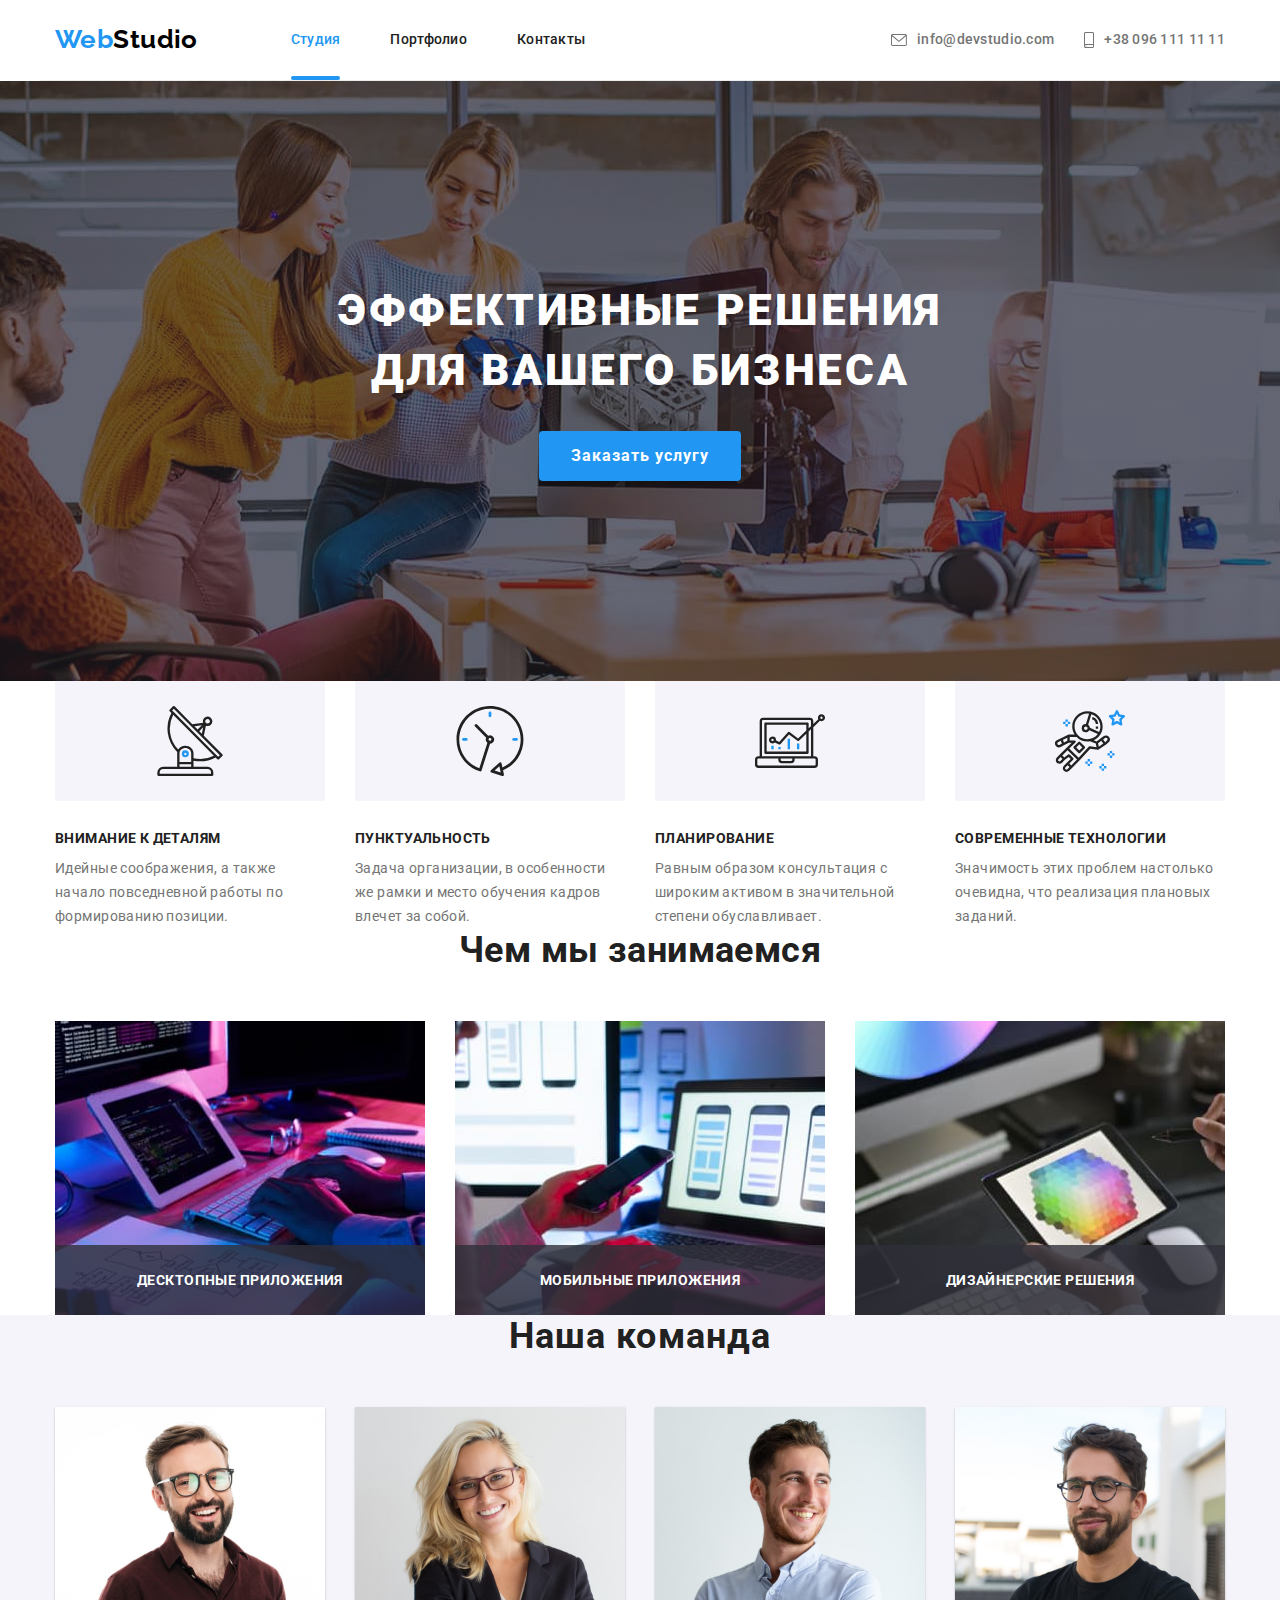
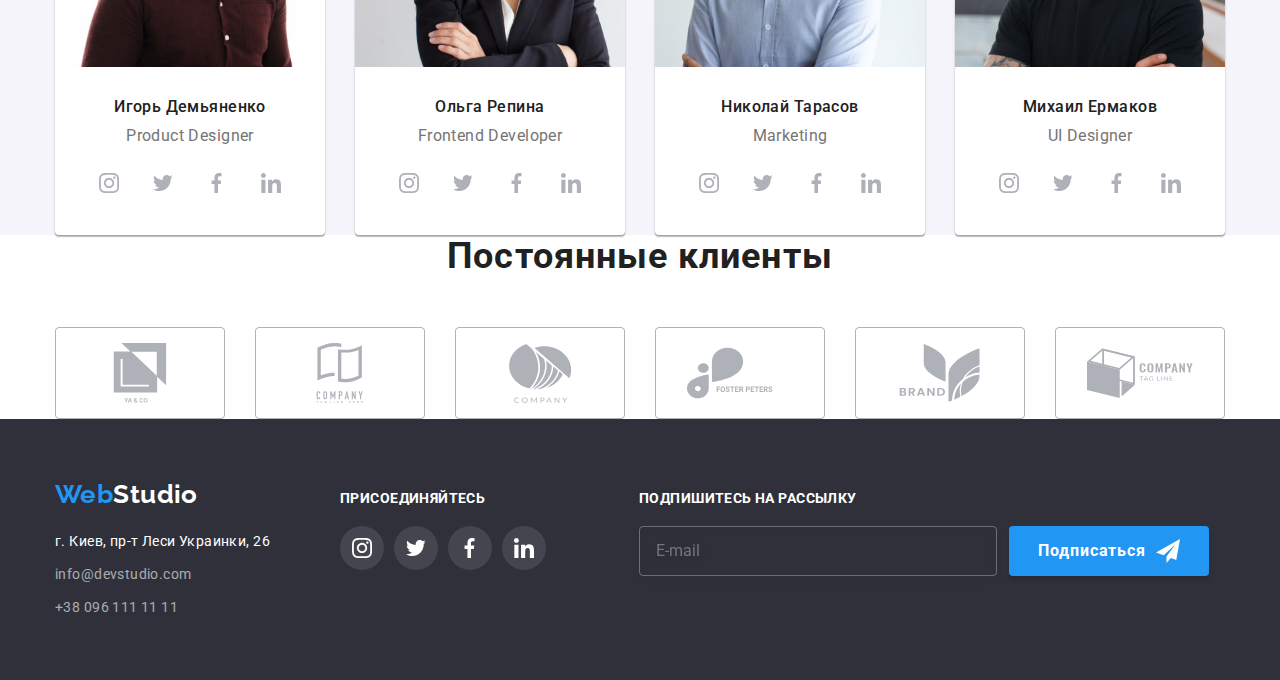
==== commit 0ca792b8: "виправлення" ====
--- a/index.html
+++ b/index.html
@@ -16,11 +16,11 @@
         <nav class="site-nav">
           <a href="" class="logo"><span class="logo-web">Web</span>Studio</a>
           <ul class="header-list list">
-            <li class="header-nav__item">
+            <li class="header-list__item">
               <div class="header-current"><a href="" class="header-link current">Студия</a></div>
             </li>
-            <li class="header-nav__item"><a href="./portfolio.html" class="header-link">Портфолио</a></li>
-            <li class="header-nav__item"><a href="" class="header-link">Контакты</a></li>
+            <li class="header-list__item"><a href="./portfolio.html" class="header-link">Портфолио</a></li>
+            <li class="header-list__item"><a href="" class="header-link">Контакты</a></li>
           </ul>
         </nav>
         <ul class="header-adress list">
@@ -306,22 +306,18 @@
         </div>
 
         <form name="footer-form" autocomplete="on" class="footer__subscribe">
-            
-            <label for="email" class="footer-form__title">Подпишитесь на рассылку</label>               
-            <div class="footer-form__container">
-            <input class="footer-form__input" type="email"
-            name="email"
-            id="email"
-            placeholder="E-mail" />
-            
-            <button type="submit" class="footer-form__button">Подписаться
-            <svg class="footer-form__icon" width="24" height="24">
+          <label for="email" class="footer-form__title">Подпишитесь на рассылку</label>
+          <div class="footer-form__container">
+            <input class="footer-form__input" type="email" name="email" id="email" placeholder="E-mail" />
+
+            <button type="submit" class="footer-form__button">
+              Подписаться
+              <svg class="footer-form__icon" width="24" height="24">
                 <use href="./img/symbol-defs.svg#icon-send"></use>
-            </svg>
-            </button></div>
+              </svg>
+            </button>
+          </div>
         </form>
-    </div>
-        </div>
       </div>
     </footer>
     <!-- ---------------Модальное окно---------------- -->
@@ -331,37 +327,28 @@
         <form class="modal-form">
           <label class="modal-field">
             <span class="modal-field__label">Имя</span>
-            <div class="name-input">
-            <input type="name" name="name">
+            <input type="text" name="name" />
             <svg class="modal__name icon" width="18" height="18"><use href="./img/symbol-defs.svg#icon-person"></use></svg>
-            </div>
           </label>
           <label class="modal-field">
             <span class="modal-field__label">Телефон</span>
-            <div class="tel-input">
-            <input type="tel" name="tel">
+            <input type="tel" name="tel" />
             <svg class="modal__phone icon" width="18" height="18"><use href="./img/symbol-defs.svg#icon-phone"></use></svg>
-            </div>
           </label>
           <label class="modal-field">
             <span class="modal-field__label">Почта</span>
-            <div class="mail-input">
-            <input type="email" name="email">
+            <input type="email" name="email" />
             <svg class="modal__mail icon" width="18" height="18"><use href="./img/symbol-defs.svg#icon-mailmodal"></use></svg>
-            </div>
           </label>
           <label class="modal-field">
             <span class="modal-field__label">Комментарий</span>
-            <textarea class="comentary"
-                   name="comentary"
-                   placeholder="Введите текст" ></textarea>
+            <textarea class="comentary" name="comentary" placeholder="Введите текст"></textarea>
           </label>
           <div class="policy">
-          <input type="checkbox" class="input-check visually-hidden" id="input-check" name="policy" value="policy"/>
-              <label for="input-check" class="check__text">Соглашаюсь с рассылкой и принимаю &nbsp;<a href="" class="conditions">Условия договора</a></label>
+            <input type="checkbox" class="input-check visually-hidden" id="input-check" name="policy" value="policy" />
+            <label for="input-check" class="check__text">Соглашаюсь с рассылкой и принимаю &nbsp;<a href="" class="conditions">Условия договора</a></label>
           </div>
-            <button type="submit" class="form__button">Отправить</button>
-
+          <button type="submit" class="form__button">Отправить</button>
         </form>
         <button class="modal__btn" data-modal-close>
           <svg class="modal-icon__close" width="18" height="18">
--- a/css/main.min.css
+++ b/css/main.min.css
@@ -1,2 +1,2 @@
-body{font-family:"Roboto", "sans-serif";color:var(--primary-text-color);font-size:14px;letter-spacing:0.03em;background-color:var(--background-color)}.container{width:1200px;padding-left:15px;padding-right:15px;margin:auto}.section{padding-top:94px;padding-bottom:94px}h1,h2,h3,h4,h5,h6,p,ul{margin:0;padding:0}img{display:block;max-width:100%;height:auto}a{text-decoration:none}.list{list-style:none}.visually-hidden{position:absolute;width:1px;height:1px;margin:-1px;border:0;padding:0;white-space:nowrap;clip-path:inset(100%);clip:rect(0 0 0 0);overflow:hidden}:root{--primary-text-color: #757575;--title-text-color: #212121;--accent-color: #2196f3;--background-color: #ffffff;--p-text-color: #ffffff;--hero-text-color: #ffffff;--hero-btn-color: #2196f3;--hero-btn-hover: #188ce8;--hero-background-color: #2f303a;--btn-text-color: #ffffff;--primary-logo-color: black;--footer-logo-color: #ffffff;--section-background: #f5f4fa;--footer-background: #2f303a;--footer-link: rgba(255, 255, 255, 0.6);--main-letter-spacing: 0.03em;--card-background: #ffffff;--social-link: #afb1b8;--animation: cubic-bezier(0.4, 0, 0.2, 1);--card-background-hover: rgba(33, 150, 243, 0.9)}.header .container{border-bottom:1px solid #ececec}.header-section{display:flex;align-items:center;text-align:center}.site-nav{display:flex}.logo{font-family:"Raleway";font-weight:700;font-size:26px;line-height:1.19;color:var(--primary-logo-color);align-items:center;display:block;padding-top:24px;padding-bottom:25px}.logo-web{color:var(--accent-color)}.header-list{display:flex;margin-left:93px}.header-link{font-weight:500;line-height:1.14;letter-spacing:0.02em;color:var(--title-text-color);align-items:center;display:block;padding-top:32px;padding-bottom:32px;transition:color 250ms var(--animation)}.header-list .header-nav__item:not(:last-child){margin-right:50px}.header-link:hover,.header-link:focus{color:var(--accent-color)}.header-link.current{color:var(--accent-color)}.header-current{display:block;position:relative}.header-current::after{display:block;content:"";position:absolute;left:0;bottom:0;width:100%;height:4px;background-color:var(--accent-color);border-radius:2px}.header-adress{display:flex;margin-left:auto}.header-adress__link{display:flex;font-weight:500;line-height:1.14;letter-spacing:0.02em;color:var(--primary-text-color);padding-top:32px;padding-bottom:32px;transition:color 250ms var(--animation)}.header-adress .header-adress__item:not(:last-child){margin-right:30px}.header-adress__link:hover,.header-adress__link:focus{color:var(--accent-color)}.icon-mail{width:16px;height:12px;margin-right:10px;fill:currentColor}.icon-smartphone{width:10px;height:16px;margin-right:10px;fill:currentColor}.hero{background-color:var(--hero-background-color);text-align:center;padding-top:200px;padding-bottom:200px;background-image:linear-gradient(rgba(47,48,58,0.4), rgba(47,48,58,0.4)),url(../img/hero.jpg);background-repeat:no-repeat;background-size:auto;margin-right:auto;margin-left:auto;background-position:center}.hero__title{font-weight:900;font-size:44px;line-height:1.36;letter-spacing:0.06em;text-transform:uppercase;color:var(--hero-text-color);width:696px;margin-top:0;margin-bottom:30px;margin-left:auto;margin-right:auto}.hero__btn{cursor:pointer;font-family:inherit;font-weight:700;font-size:16px;line-height:1.88;letter-spacing:0.06em;color:var(--btn-text-color);background:var(--hero-btn-color);box-shadow:0px 4px 4px rgba(0,0,0,0.15);border-radius:4px;border:none;padding:10px 32px;transition:background-color 250ms var(--animation),filter var(--animation)}.hero__btn:hover,.hero__btn:focus{background-color:var(--hero-btn-hover);filter:drop-shadow(0px 4px 4px rgba(0,0,0,0.25))}.backdrop{position:fixed;top:0;left:0;width:100%;height:100%;background-color:rgba(0,0,0,0.2);transition:opacity 500ms var(--animation),visibility 500ms var(--animation)}.backdrop.is-hidden{opacity:0;pointer-events:none;visibility:hidden}.modal{position:absolute;min-width:528px;min-height:581px;padding:40px;background-color:var(--background-color);left:50%;top:50%;transform:translate(-50%, -50%) scale(1);transition:transform 500ms var(--animation);box-shadow:0px 1px 3px rgba(0,0,0,0.12),0px 1px 1px rgba(0,0,0,0.14),0px 2px 1px rgba(0,0,0,0.2);border-radius:4px}.backdrop.is-hidden .modal{transform:translate(-50%, -50%) scale(0)}.modal__btn{position:absolute;cursor:pointer;top:8px;right:8px;display:flex;align-items:center;justify-content:center;background:var(--background-color);border:1px solid rgba(0,0,0,0.1);width:30px;height:30px;border-radius:50%}.modal__btn:hover .modal-icon__close,.modal__btn:focus .modal-icon__close{fill:var(--accent-color)}.modal-icon__close{fill:#000;transition:fill 250ms var(--animation)}.modal__title{font-weight:700;font-size:20px;line-height:1.15;text-align:center;margin-bottom:12px;letter-spacing:var(--main-letter-spacing);color:var(--title-text-color)}.modal-field__label{display:block;font-weight:400;font-size:12px;line-height:1.17;letter-spacing:0.01em;color:var(--main-text-color);margin-bottom:4px}.modal-field{margin-bottom:10px;display:block}.modal-field:last-child{margin-bottom:20px}.modal-field input{padding-left:42px;width:100%;height:40px;border:1px solid rgba(33,33,33,0.2);border-radius:4px;transition:border-color 250ms var(--animation)}input:hover,input:focus{border-color:var(--accent-color);outline:none}.icon{transition:fill var(--animation);pointer-events:none}input:hover+.icon,input:focus+.icon{fill:var(--accent-color)}.name-input,.tel-input,.mail-input{position:relative}.modal__name{display:block;position:absolute;top:11px;left:12px}.modal__phone{display:block;position:absolute;top:11px;left:12px}.modal__mail{display:block;position:absolute;top:11px;left:12px}.comentary{display:block;resize:none;padding:12px 16px;margin-bottom:20px;width:100%;height:120px;border:1px solid rgba(33,33,33,0.2);box-sizing:border-box;border-radius:4px;transition:border-color 250ms var(--animation)}.comentary:hover,.comentary:focus{border-color:var(--accent-color);outline:none}.comentary::placeholder{font-weight:400;font-size:12px;line-height:14px;letter-spacing:0.01em;color:rgba(117,117,117,0.5)}.policy{margin-bottom:30px}.check__text{display:flex;text-align:center;align-items:center;justify-content:center;font-size:14px;line-height:1.71;letter-spacing:var(--main-letter-spacing);color:var(--primary-text-color)}.check__text::before{content:"";cursor:pointer;width:16px;height:15px;border:1px solid var(--title-text-color);border-radius:3px;margin-right:8px;color:var(--title-text-color);transition:background-color 250ms var(--animation),border 250ms var(--animation),background-image 250ms var(--animation)}.input-check:checked+.check-text::before{background-color:var(--accent-color);border:none;background-image:url(/img/icon-check.svg)}.conditions{color:var(--accent-color);text-decoration:underline}.form__button{display:block;cursor:pointer;width:200px;height:50px;margin-left:auto;margin-right:auto;background-color:var(--accent-color);border-radius:4px;border:none;box-shadow:0px 4px 4px rgba(0,0,0,0.15);align-items:center;text-align:center;letter-spacing:0.06em;color:var(--btn-text-color);transition:backgorund-color 250ms var(--animation)}.form__button:hover,.form__button:focus{background-color:var(--hero-btn-hover)}.features{display:flex;flex-direction:column}.features__list{display:flex;flex-direction:row}.features__li{display:block}.features__li::before{content:"";display:block;width:270px;height:120px;margin-bottom:30px;background-color:var(--section-background);background-repeat:no-repeat;background-position:center}.features__li:not(:last-child){margin-right:30px}.features__item{font-size:14px;font-weight:700;line-height:1.14;text-transform:uppercase;color:var(--title-text-color);letter-spacing:var(--main-letter-spacing);margin-bottom:10px}.features__text{line-height:1.71;color:var(--primary-text-color);font-weight:400;letter-spacing:var(--main-letter-spacing);font-size:14px}.antenna::before{background-image:url(../img/features/antenna.svg)}.clock::before{background-image:url(../img/features/clock.svg)}.diagram::before{background-image:url(../img/features/diagram.svg)}.astronaut::before{background-image:url(../img/features/astronaut.svg)}.works{padding-top:0}.works__title{font-weight:700;font-size:36px;line-height:1.17;text-align:center;color:var(--title-text-color);margin-bottom:50px}.works__list{display:flex}.works__img{display:block}.works__img:not(:last-child){margin-right:30px}.works__text{display:block;position:relative}.works__p{display:flex;position:absolute;width:370px;height:70px;font-weight:700;font-size:14px;line-height:16px;align-items:center;justify-content:center;letter-spacing:0.03em;text-transform:uppercase;color:var(--p-text-color);background-color:rgba(47,48,58,0.8);transform:translateY(-100%)}.team{background-color:var(--section-background);display:flex;flex-direction:column}.team__title{display:block;margin-bottom:50px;font-weight:700;font-size:36px;line-height:1.17;text-align:center;color:var(--title-text-color);letter-spacing:var(--main-letter-spacing)}.team__list{display:flex}.team__item{width:270px;display:block;flex-direction:column;align-items:center;box-shadow:0px 1px 3px rgba(0,0,0,0.12),0px 1px 1px rgba(0,0,0,0.14),0px 2px 1px rgba(0,0,0,0.2);border-radius:0px 0px 4px 4px;background-color:var(--background-color)}.team__item:not(:last-child){margin-right:30px}.team__img{display:block}.team__name{display:block;margin-bottom:10px;font-weight:500;font-size:16px;line-height:1.19;text-align:center;color:var(--title-text-color)}.team__text{font-size:16px;line-height:1.19;text-align:center;color:var(--primary-text-color);margin-bottom:16px}.team__card{padding-top:30px;padding-bottom:30px}.social{display:flex;justify-content:center}.social__item{margin-right:10px}.social__item:last-child{margin:0}.social__link{display:flex;width:44px;height:44px;align-items:center;justify-content:center;color:var(--social-link);fill:currentColor;border-radius:50px;transition:background-color 250ms var(--animation),color 250ms var(--animation)}.social__link:hover,.social__link:focus{background-color:var(--accent-color);color:var(--btn-text-color)}.clients{display:flex;flex-direction:column;text-align:center}.clients__title{display:block;margin-bottom:50px;font-weight:700;font-size:36px;line-height:1.17;text-align:center;color:var(--title-text-color);letter-spacing:var(--main-letter-spacing)}.clients__list{display:flex;align-items:center;text-align:center;justify-content:center}.clients__link{display:flex;align-items:center;text-align:center;width:170px;height:92px;justify-content:center;border:1px solid var(--social-link);border-radius:4px;color:var(--social-link);fill:currentColor;transition:color 250ms var(--animation),border 250ms var(--animation)}.clients__link:hover,.clients__link:focus{border:1px solid var(--accent-color);color:var(--accent-color)}.clients__item:not(:last-child){margin-right:30px}.filter__list{display:flex;margin-bottom:50px;justify-content:center}.filter__btn{cursor:pointer;border:none;font-family:"Roboto";font-weight:500;font-size:16px;line-height:1.62;text-align:center;background-color:var(--section-background);color:var(--title-text-color);padding:6px 22px;border-color:transparent;border-radius:4px;transition:box-shadow 250ms var(--animation),background-color 250ms var(--animation),color 250ms var(--animation)}.filter__btn:hover,.filter__btn:focus{color:var(--btn-text-color);background-color:var(--accent-color);box-shadow:0px 3px 1px rgba(0,0,0,0.1),0px 1px 2px rgba(0,0,0,0.08),0px 2px 2px rgba(0,0,0,0.12)}.filter__item:not(:last-child){margin-right:8px}.portfolio-list{display:flex;flex-wrap:wrap}.portfolio-card{display:block;width:370px;margin-right:30px;margin-bottom:30px;border-bottom:1px solid #eeeeee}.portfolio-card:nth-child(3n){margin-right:0}.portfolio-card__link{display:block;position:relative;font-weight:700;font-size:18px;line-height:2;letter-spacing:0.06em;color:var(--title-text-color);text-decoration:none;background-color:var(--card-background);background-size:contain;transition:box-shadow 250ms var(--animation)}.portfolio-card__link:hover,.portfolio-card__link:focus{box-shadow:0px 1px 1px rgba(0,0,0,0.12),0px 4px 4px rgba(0,0,0,0.06),1px 4px 6px rgba(0,0,0,0.16)}.card-hover{display:block;position:relative;overflow:hidden}.card-hover__text{position:absolute;font-weight:400;font-size:18px;line-height:1.55;letter-spacing:0.03em;color:var(--p-text-color);background-color:var(--card-background-hover);bottom:0;left:0;padding:63px 24px;transform:translateY(101%);transition:transform 250ms var(--animation)}.portfolio-card__link:hover .card-hover__text,.portfolio-card__link:focus .card-hover__text{transform:translateY(0)}.portfolio-card__text{padding:24px 20px}.portfolio-card__name{font-weight:700;font-size:18px;line-height:2;letter-spacing:0.06em;color:var(--title-text-color);display:block;margin-bottom:4px}.portfolio-filter-text{font-weight:400;font-size:16px;line-height:1.88;color:var(--primary-text-color)}.footer{background:var(--footer-background);padding-top:60px;padding-bottom:60px}.footer>.container{display:flex;align-items:baseline}.footer__logo{font-family:"Raleway";font-weight:700;font-size:26px;line-height:1.19;color:var(--footer-logo-color);display:block;margin-bottom:20px}.footer__logo__web{color:var(--accent-color)}.footer-address{display:block}.footer-adress__text{font-style:normal;line-height:1.71;color:var(--p-text-color)}.footer-adress__item:not(:last-child){margin-bottom:9px}.footer-adress__link{font-style:normal;line-height:1.71;color:var(--footer-link);transition:color 250ms var(--animation)}.footer-adress__link:hover,.footer-adress__link:focus{color:var(--accent-color)}.connect{font-weight:700;font-size:14px;line-height:1.1428;letter-spacing:0.03em;text-transform:uppercase;margin-bottom:20px;color:var(--footer-logo-color)}.footer-social{margin-left:70px}.footer-social__list{display:flex}.footer-social__item:not(:last-child){margin-right:10px}.footer-social__icon{display:flex;color:var(--footer-logo-color);fill:currentColor;width:44px;height:44px;align-items:center;justify-content:center;background-color:rgba(255,255,255,0.1);border-radius:50%;transition:background-color 250ms var(--animation)}.footer-social__icon:hover,.footer-social__icon:focus{background-color:var(--accent-color)}.footer__subscribe{display:block;margin-left:93px}.footer-form__title{display:block;font-weight:700;font-size:14px;line-height:1.1428;letter-spacing:0.03em;text-transform:uppercase;margin-bottom:20px;color:var(--footer-logo-color)}.footer-form__container{display:flex}.footer-form__input{width:358px;height:50px;font-weight:400;font-size:16px;line-height:1.25;margin:0;padding:15px 16px;color:var(--p-text-color);border:1px solid rgba(255,255,255,0.3);filter:drop-shadow(0px 4px 4px rgba(0,0,0,0.15));border-radius:4px;background-color:transparent}.footer-form__button{display:flex;justify-content:center;align-items:center;width:200px;height:50px;margin-left:12px;cursor:pointer;font-family:inherit;font-weight:700;font-size:16px;line-height:1.88;letter-spacing:0.06em;color:var(--btn-text-color);background-color:var(--accent-color);border-radius:4px;box-shadow:0px 4px 4px rgba(0,0,0,0.15);border-radius:4px;border:none;transition:background-color 250ms var(--animation),filter var(--animation)}.footer-form__icon{display:block;margin-left:10px;fill:currentColor}.footer-form__button:hover,.footer-form__button:focus{background-color:var(--hero-btn-hover);filter:drop-shadow(0px 4px 4px rgba(0,0,0,0.25))}
+body{font-family:"Roboto", "sans-serif";color:#757575;font-size:14px;letter-spacing:0.03em;background-color:#fff}.container{width:1200px;padding-left:15px;padding-right:15px;margin:auto}h1,h2,h3,h4,h5,h6,p,ul{margin:0;padding:0}img{display:block;max-width:100%;height:auto}a{text-decoration:none}.list{list-style:none}.visually-hidden{position:absolute;width:1px;height:1px;margin:-1px;border:0;padding:0;white-space:nowrap;clip-path:inset(100%);clip:rect(0 0 0 0);overflow:hidden}.logo{font-family:"Raleway";font-weight:700;font-size:26px;line-height:1.19;color:#000;align-items:center;display:block;padding-top:24px;padding-bottom:25px}.logo-web{color:#2196f3}.header .container{border-bottom:1px solid #ececec}.header-section{display:flex;align-items:center;text-align:center}.site-nav{display:flex}.header-list{display:flex;margin-left:93px}.header-link{font-weight:500;line-height:1.14;letter-spacing:0.02em;color:#212121;align-items:center;display:block;padding-top:32px;padding-bottom:32px;transition:color 250ms cubic-bezier(0.4, 0, 0.2, 1)}.header-link:hover,.header-link:focus{color:#2196f3}.header-link.current{color:#2196f3}.header-list .header-list__item:not(:last-child){margin-right:50px}.header-current{display:block;position:relative}.header-current::after{display:block;content:"";position:absolute;left:0;bottom:0;width:100%;height:4px;background-color:#2196f3;border-radius:2px}.header-adress{display:flex;margin-left:auto}.header-adress__link{display:flex;align-items:center;font-weight:500;line-height:1.14;letter-spacing:0.02em;color:#757575;padding-top:32px;padding-bottom:32px;transition:color 250ms cubic-bezier(0.4, 0, 0.2, 1)}.header-adress__link:hover,.header-adress__link:focus{color:#2196f3}.header-adress .header-adress__item:not(:last-child){margin-right:30px}.icon-mail{width:16px;height:12px;margin-right:10px;fill:currentColor}.icon-smartphone{width:10px;height:16px;margin-right:10px;fill:currentColor}.hero{background-color:#2f303a;text-align:center;padding-top:200px;padding-bottom:200px;background-image:linear-gradient(rgba(47,48,58,0.4), rgba(47,48,58,0.4)),url(../img/hero.jpg);background-repeat:no-repeat;background-size:auto;margin-right:auto;margin-left:auto;background-position:center}.hero__title{font-weight:900;font-size:44px;line-height:1.36;letter-spacing:0.06em;text-transform:uppercase;color:#fff;width:696px;margin-top:0;margin-bottom:30px;margin-left:auto;margin-right:auto}.hero__btn{cursor:pointer;font-family:inherit;font-weight:700;font-size:16px;line-height:1.88;letter-spacing:0.06em;color:#fff;background:#2196f3;box-shadow:0px 4px 4px rgba(0,0,0,0.15);border-radius:4px;border:none;padding:10px 32px;transition:background-color 250ms cubic-bezier(0.4, 0, 0.2, 1),filter cubic-bezier(0.4, 0, 0.2, 1)}.hero__btn:hover,.hero__btn:focus{background-color:#188ce8;filter:drop-shadow(0px 4px 4px rgba(0,0,0,0.25))}.backdrop{position:fixed;top:0;left:0;width:100%;height:100%;background-color:rgba(0,0,0,0.2);transition:opacity 500ms cubic-bezier(0.4, 0, 0.2, 1),visibility 500ms cubic-bezier(0.4, 0, 0.2, 1)}.backdrop.is-hidden{opacity:0;pointer-events:none;visibility:hidden}.modal{position:absolute;min-width:528px;min-height:581px;padding:40px;background-color:#fff;left:50%;top:50%;transform:translate(-50%, -50%) scale(1);transition:transform 500ms cubic-bezier(0.4, 0, 0.2, 1);box-shadow:0px 1px 3px rgba(0,0,0,0.12),0px 1px 1px rgba(0,0,0,0.14),0px 2px 1px rgba(0,0,0,0.2);border-radius:4px}.backdrop.is-hidden .modal{transform:translate(-50%, -50%) scale(0)}.modal__btn{position:absolute;cursor:pointer;top:8px;right:8px;display:flex;align-items:center;justify-content:center;background:#fff;border:1px solid rgba(0,0,0,0.1);width:30px;height:30px;border-radius:50%}.modal__btn:hover .modal-icon__close,.modal__btn:focus .modal-icon__close{fill:#2196f3}.modal-icon__close{fill:#000;transition:fill 250ms cubic-bezier(0.4, 0, 0.2, 1)}.modal__title{font-weight:700;font-size:20px;line-height:1.15;text-align:center;margin-bottom:12px;letter-spacing:.03em;color:#212121}.modal-field__label{display:block;font-weight:400;font-size:12px;line-height:1.17;letter-spacing:0.01em;color:#757575;margin-bottom:4px}.modal-field{position:relative;margin-bottom:10px;display:block}.modal-field:last-child{margin-bottom:20px}.modal-field input{padding-left:42px;width:100%;height:40px;border:1px solid rgba(33,33,33,0.2);border-radius:4px;transition:border-color 250ms cubic-bezier(0.4, 0, 0.2, 1)}input:hover,input:focus{border-color:#2196f3;outline:none}.icon{transition:fill cubic-bezier(0.4, 0, 0.2, 1);pointer-events:none}input:hover+.icon,input:focus+.icon{fill:#2196f3}.modal__name{display:block;position:absolute;width:18px;height:18px;bottom:9px;left:12px}.modal__phone{display:block;position:absolute;width:18px;height:18px;bottom:9px;left:12px}.modal__mail{display:block;position:absolute;width:18px;height:18px;bottom:9px;left:12px}.comentary{display:block;resize:none;padding:12px 16px;margin-bottom:20px;width:100%;height:120px;border:1px solid rgba(33,33,33,0.2);box-sizing:border-box;border-radius:4px;transition:border-color 250ms cubic-bezier(0.4, 0, 0.2, 1)}.comentary:hover,.comentary:focus{border-color:#2196f3;outline:none}.comentary::placeholder{font-weight:400;font-size:12px;line-height:14px;letter-spacing:0.01em;color:rgba(117,117,117,0.5)}.policy{margin-bottom:30px}.check__text{display:flex;text-align:center;align-items:center;justify-content:center;font-size:14px;line-height:1.71;letter-spacing:.03em;color:#757575}.check__text::before{content:"";cursor:pointer;width:16px;height:15px;border:1px solid #212121;border-radius:3px;margin-right:8px;color:#212121;transition:background-color 250ms cubic-bezier(0.4, 0, 0.2, 1),border 250ms cubic-bezier(0.4, 0, 0.2, 1),background-image 250ms cubic-bezier(0.4, 0, 0.2, 1)}.input-check:checked+.check__text::before{background-color:#2196f3;border:none;background-image:url(/img/icon-check.svg)}.conditions{color:#2196f3;text-decoration:underline}.form__button{display:block;cursor:pointer;width:200px;height:50px;margin-left:auto;margin-right:auto;background-color:#2196f3;border-radius:4px;border:none;box-shadow:0px 4px 4px rgba(0,0,0,0.15);align-items:center;text-align:center;letter-spacing:0.06em;color:#fff;transition:backgorund-color 250ms cubic-bezier(0.4, 0, 0.2, 1)}.form__button:hover,.form__button:focus{background-color:#188ce8}.features{display:flex;flex-direction:column}.features__list{display:flex;flex-direction:row}.features__li{display:block}.features__li::before{content:"";display:block;width:270px;height:120px;margin-bottom:30px;background-color:#f5f4fa;background-repeat:no-repeat;background-position:center}.features__li:not(:last-child){margin-right:30px}.features__item{font-size:14px;font-weight:700;line-height:1.14;text-transform:uppercase;color:#212121;letter-spacing:.03em;margin-bottom:10px}.features__text{line-height:1.71;color:#757575;font-weight:400;letter-spacing:.03em;font-size:14px}.antenna::before{background-image:url(../img/features/antenna.svg)}.clock::before{background-image:url(../img/features/clock.svg)}.diagram::before{background-image:url(../img/features/diagram.svg)}.astronaut::before{background-image:url(../img/features/astronaut.svg)}.works{padding-top:0}.works__title{font-weight:700;font-size:36px;line-height:1.17;text-align:center;color:#212121;margin-bottom:50px}.works__list{display:flex}.works__img{display:block}.works__img:not(:last-child){margin-right:30px}.works__text{display:block;position:relative}.works__p{display:flex;position:absolute;width:370px;height:70px;font-weight:700;font-size:14px;line-height:16px;align-items:center;justify-content:center;letter-spacing:0.03em;text-transform:uppercase;color:#fff;background-color:rgba(47,48,58,0.8);transform:translateY(-100%)}.team{background-color:#f5f4fa;display:flex;flex-direction:column}.team__title{display:block;margin-bottom:50px;font-weight:700;font-size:36px;line-height:1.17;text-align:center;color:#212121;letter-spacing:.03em}.team__list{display:flex}.team__item{width:270px;display:block;flex-direction:column;align-items:center;box-shadow:0px 1px 3px rgba(0,0,0,0.12),0px 1px 1px rgba(0,0,0,0.14),0px 2px 1px rgba(0,0,0,0.2);border-radius:0px 0px 4px 4px;background-color:#fff}.team__item:not(:last-child){margin-right:30px}.team__img{display:block}.team__name{display:block;margin-bottom:10px;font-weight:500;font-size:16px;line-height:1.19;text-align:center;color:#212121}.team__text{font-size:16px;line-height:1.19;text-align:center;color:#757575;margin-bottom:16px}.team__card{padding-top:30px;padding-bottom:30px}.social{display:flex;justify-content:center}.social__item{margin-right:10px}.social__item:last-child{margin:0}.social__link{display:flex;width:44px;height:44px;align-items:center;justify-content:center;color:#afb1b8;fill:currentColor;border-radius:50px;transition:background-color 250ms cubic-bezier(0.4, 0, 0.2, 1),color 250ms cubic-bezier(0.4, 0, 0.2, 1)}.social__link:hover,.social__link:focus{background-color:#2196f3;color:#fff}.clients{display:flex;flex-direction:column;text-align:center}.clients__title{display:block;margin-bottom:50px;font-weight:700;font-size:36px;line-height:1.17;text-align:center;color:#212121;letter-spacing:.03em}.clients__list{display:flex;align-items:center;text-align:center;justify-content:center}.clients__link{display:flex;align-items:center;text-align:center;width:170px;height:92px;justify-content:center;border:1px solid #afb1b8;border-radius:4px;color:#afb1b8;fill:currentColor;transition:color 250ms cubic-bezier(0.4, 0, 0.2, 1),border 250ms cubic-bezier(0.4, 0, 0.2, 1)}.clients__link:hover,.clients__link:focus{border:1px solid #2196f3;color:#2196f3}.clients__item:not(:last-child){margin-right:30px}.filter{padding-top:94px;padding-bottom:94px}.filter__list{display:flex;margin-bottom:50px;justify-content:center}.filter__btn{cursor:pointer;border:none;font-family:"Roboto";font-weight:500;font-size:16px;line-height:1.62;text-align:center;background-color:#f5f4fa;color:#212121;padding:6px 22px;border-color:transparent;border-radius:4px;transition:box-shadow 250ms cubic-bezier(0.4, 0, 0.2, 1),background-color 250ms cubic-bezier(0.4, 0, 0.2, 1),color 250ms cubic-bezier(0.4, 0, 0.2, 1)}.filter__btn:hover,.filter__btn:focus{color:#fff;background-color:#2196f3;box-shadow:0px 3px 1px rgba(0,0,0,0.1),0px 1px 2px rgba(0,0,0,0.08),0px 2px 2px rgba(0,0,0,0.12)}.filter__item:not(:last-child){margin-right:8px}.portfolio-list{display:flex;flex-wrap:wrap}.portfolio-card{display:block;width:370px;margin-right:30px;margin-bottom:30px;border-bottom:1px solid #eeeeee}.portfolio-card:nth-child(3n){margin-right:0}.portfolio-card__link{display:block;position:relative;font-weight:700;font-size:18px;line-height:2;letter-spacing:0.06em;color:#212121;text-decoration:none;background-color:#fff;background-size:contain;transition:box-shadow 250ms cubic-bezier(0.4, 0, 0.2, 1)}.portfolio-card__link:hover,.portfolio-card__link:focus{box-shadow:0px 1px 1px rgba(0,0,0,0.12),0px 4px 4px rgba(0,0,0,0.06),1px 4px 6px rgba(0,0,0,0.16)}.card-hover{display:block;position:relative;overflow:hidden}.card-hover__text{position:absolute;font-weight:400;font-size:18px;line-height:1.55;letter-spacing:0.03em;color:#fff;background-color:rgba(33,150,243,0.9);bottom:0;left:0;padding:63px 24px;transform:translateY(101%);transition:transform 250ms cubic-bezier(0.4, 0, 0.2, 1)}.portfolio-card__link:hover .card-hover__text,.portfolio-card__link:focus .card-hover__text{transform:translateY(0)}.portfolio-card__text{padding:24px 20px}.portfolio-card__name{font-weight:700;font-size:18px;line-height:2;letter-spacing:0.06em;color:#212121;display:block;margin-bottom:4px}.portfolio-filter-text{font-weight:400;font-size:16px;line-height:1.88;color:#757575}.footer{background:#2f303a;padding-top:60px;padding-bottom:60px}.footer>.container{display:flex;align-items:baseline}.footer__logo{font-family:"Raleway";font-weight:700;font-size:26px;line-height:1.19;color:#fff;display:block;margin-bottom:20px}.footer__logo__web{color:#2196f3}.footer-address{display:block}.footer-adress__text{font-style:normal;line-height:1.71;color:#fff}.footer-adress__item:not(:last-child){margin-bottom:9px}.footer-adress__link{font-style:normal;line-height:1.71;color:rgba(255,255,255,0.6);transition:color 250ms cubic-bezier(0.4, 0, 0.2, 1)}.footer-adress__link:hover,.footer-adress__link:focus{color:#2196f3}.connect{font-weight:700;font-size:14px;line-height:1.1428;letter-spacing:0.03em;text-transform:uppercase;margin-bottom:20px;color:#fff}.footer-social{margin-left:70px}.footer-social__list{display:flex}.footer-social__item:not(:last-child){margin-right:10px}.footer-social__icon{display:flex;color:#fff;fill:currentColor;width:44px;height:44px;align-items:center;justify-content:center;background-color:rgba(255,255,255,0.1);border-radius:50%;transition:background-color 250ms cubic-bezier(0.4, 0, 0.2, 1)}.footer-social__icon:hover,.footer-social__icon:focus{background-color:#2196f3}.footer__subscribe{display:block;margin-left:93px}.footer-form__title{display:block;font-weight:700;font-size:14px;line-height:1.1428;letter-spacing:0.03em;text-transform:uppercase;margin-bottom:20px;color:#fff}.footer-form__container{display:flex}.footer-form__input{width:358px;height:50px;font-weight:400;font-size:16px;line-height:1.25;margin:0;padding:15px 16px;color:#fff;border:1px solid rgba(255,255,255,0.3);filter:drop-shadow(0px 4px 4px rgba(0,0,0,0.15));border-radius:4px;background-color:transparent}.footer-form__button{display:flex;justify-content:center;align-items:center;width:200px;height:50px;margin-left:12px;cursor:pointer;font-family:inherit;font-weight:700;font-size:16px;line-height:1.88;letter-spacing:0.06em;color:#fff;background-color:#2196f3;border-radius:4px;box-shadow:0px 4px 4px rgba(0,0,0,0.15);border-radius:4px;border:none;transition:background-color 250ms cubic-bezier(0.4, 0, 0.2, 1),filter cubic-bezier(0.4, 0, 0.2, 1)}.footer-form__button:hover,.footer-form__button:focus{background-color:#188ce8;filter:drop-shadow(0px 4px 4px rgba(0,0,0,0.25))}.footer-form__icon{display:block;margin-left:10px;fill:currentColor}
 /*# sourceMappingURL=main.min.css.map */